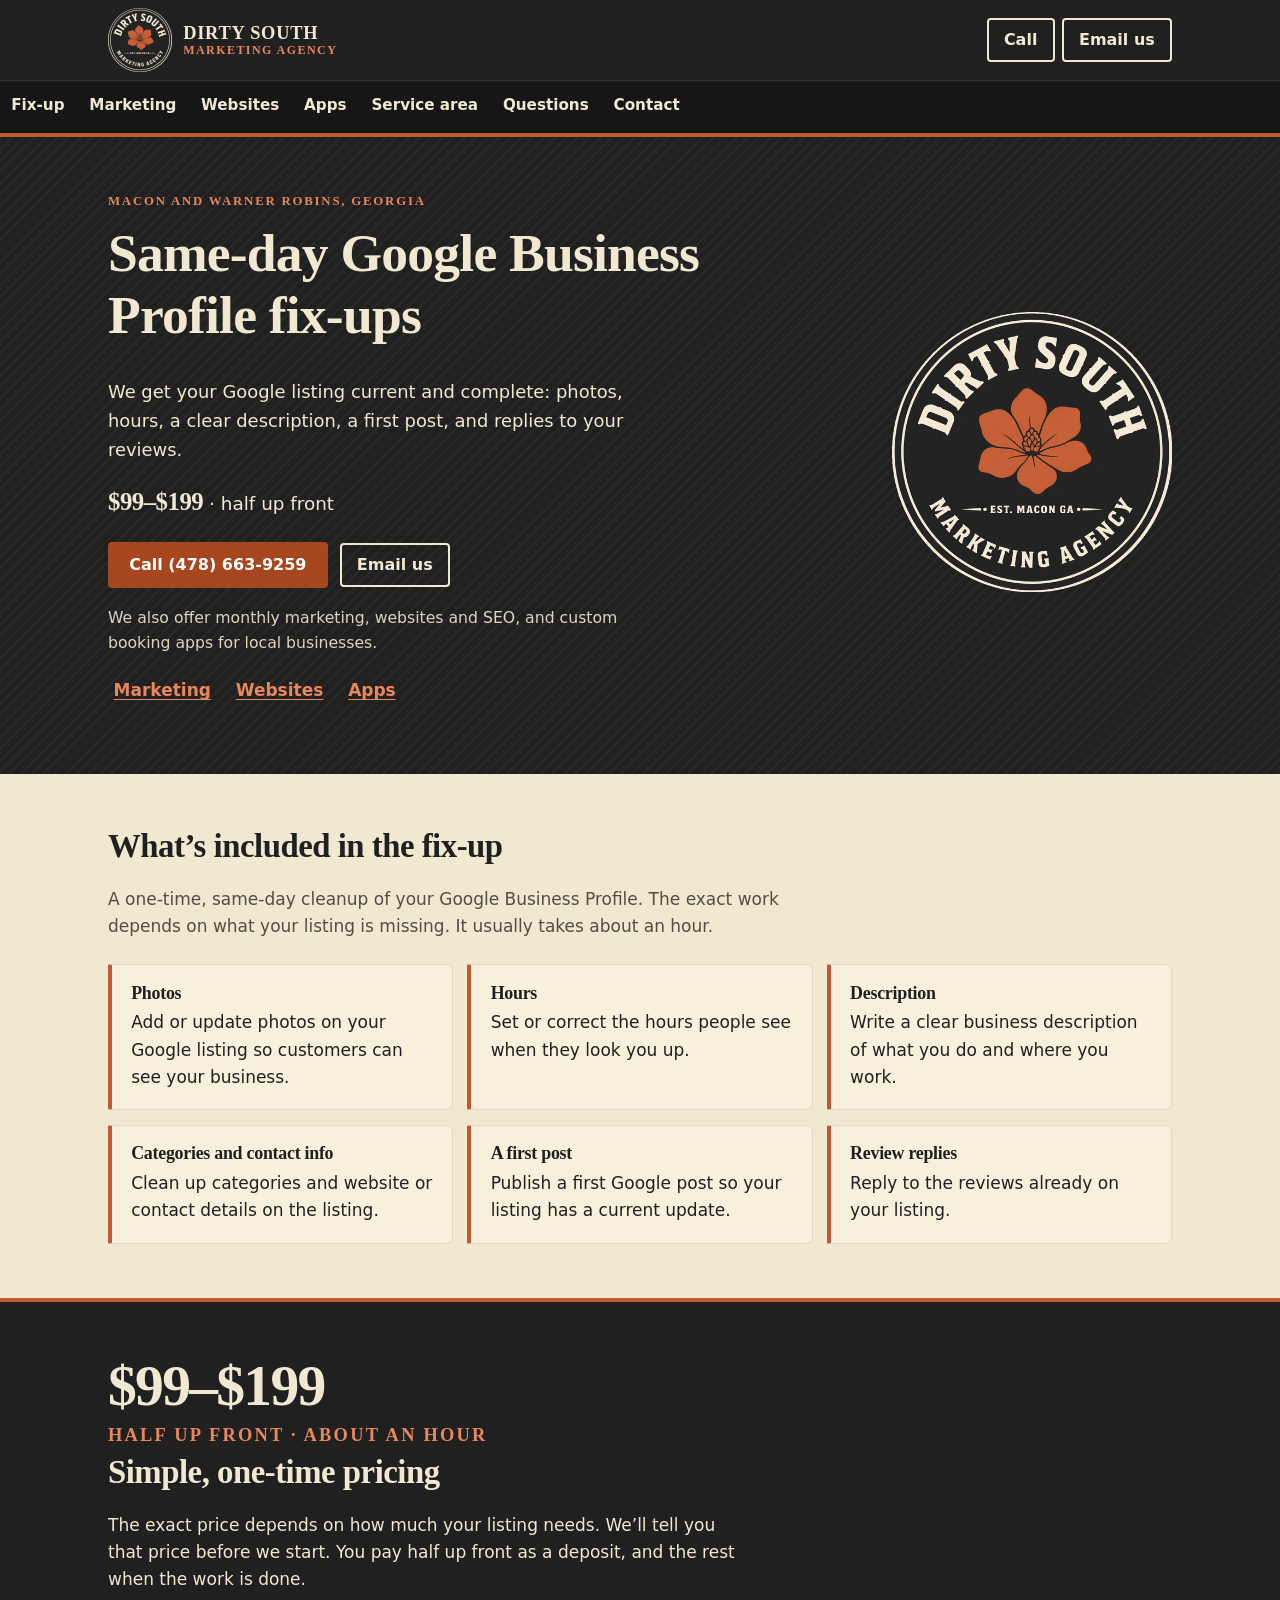
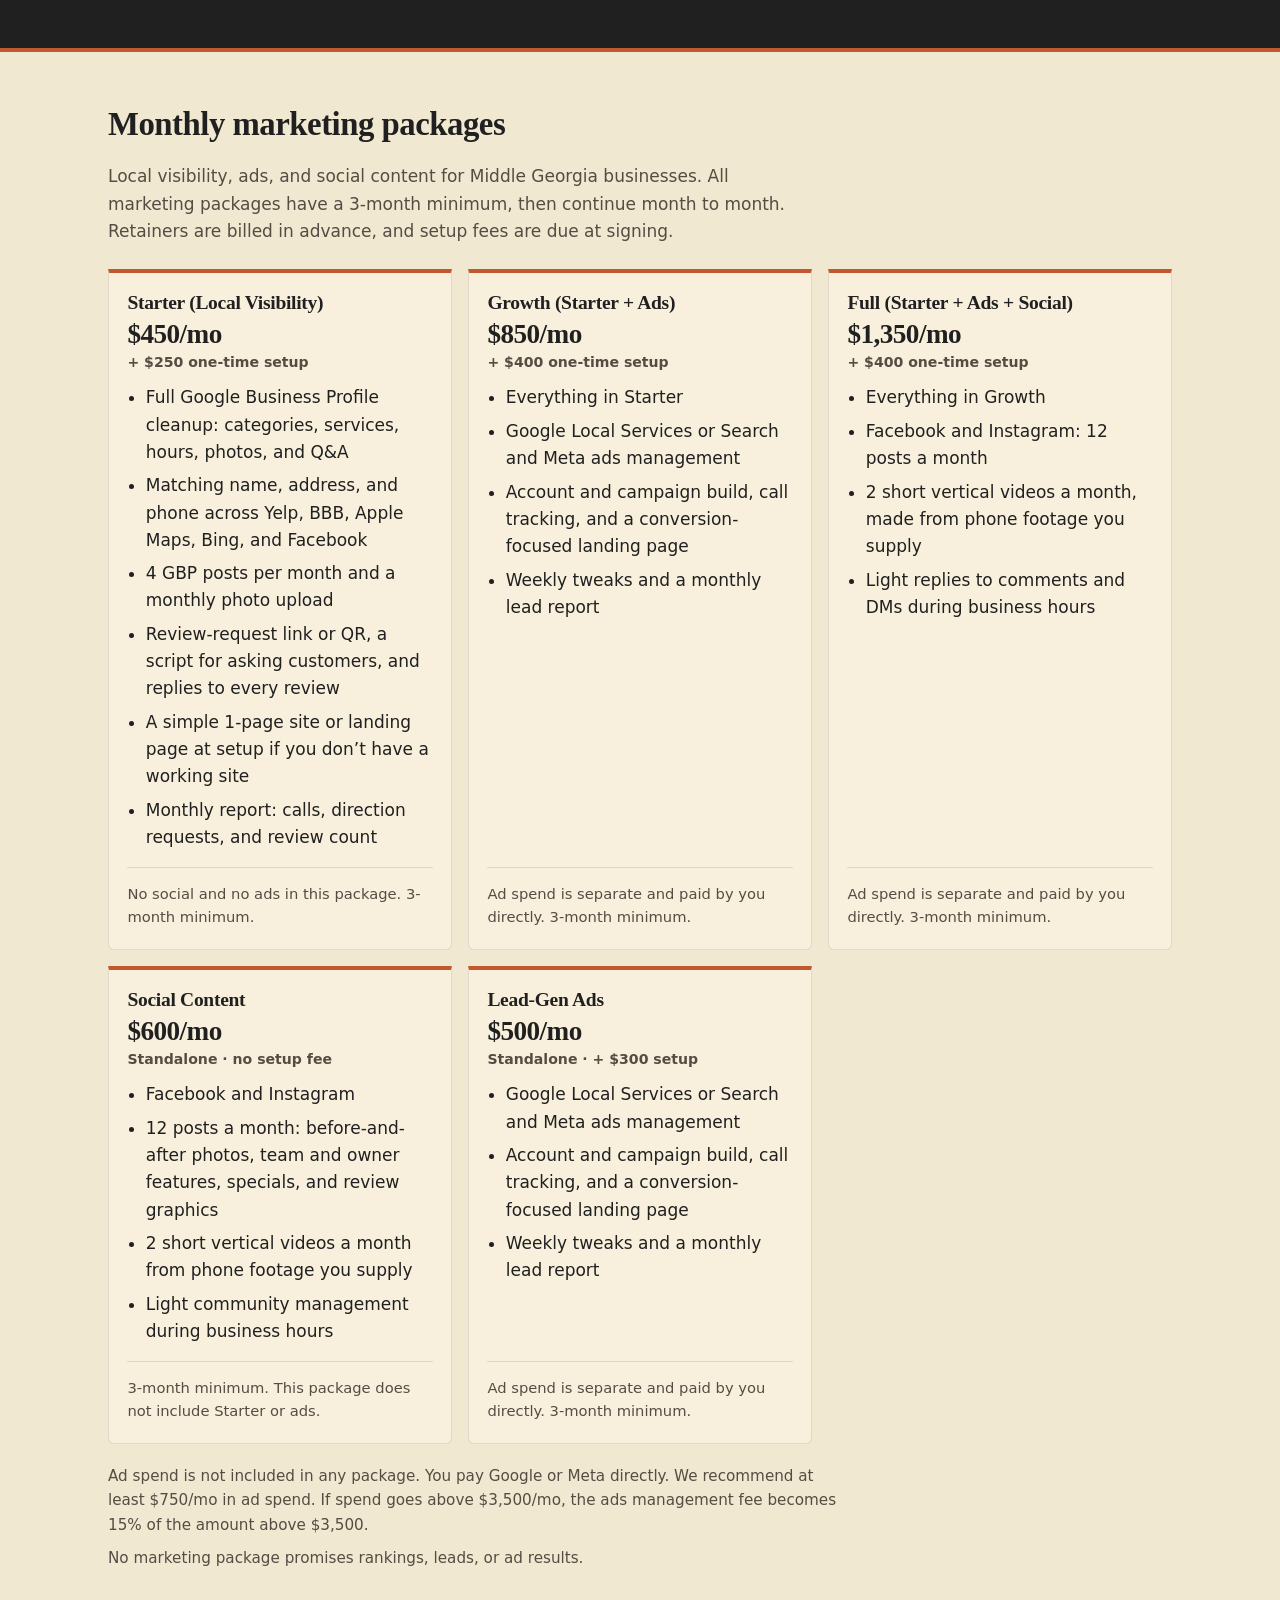
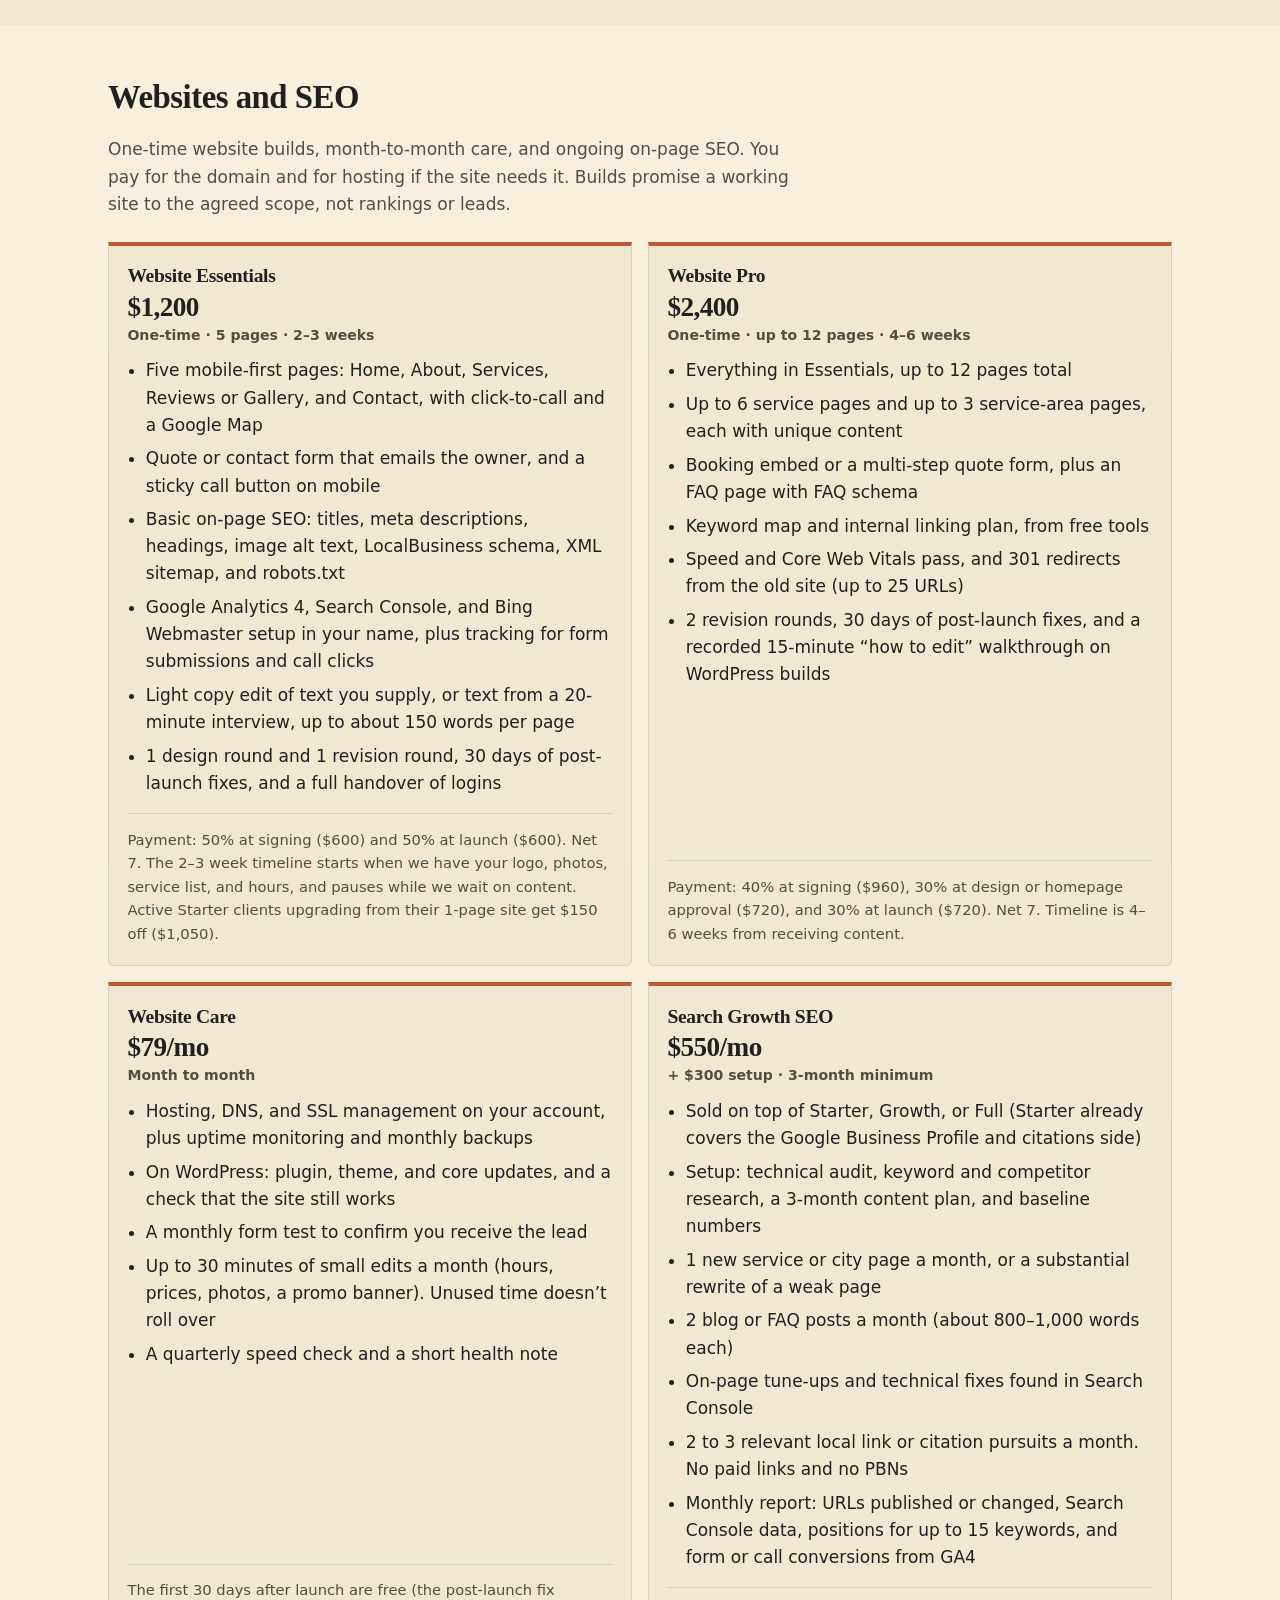
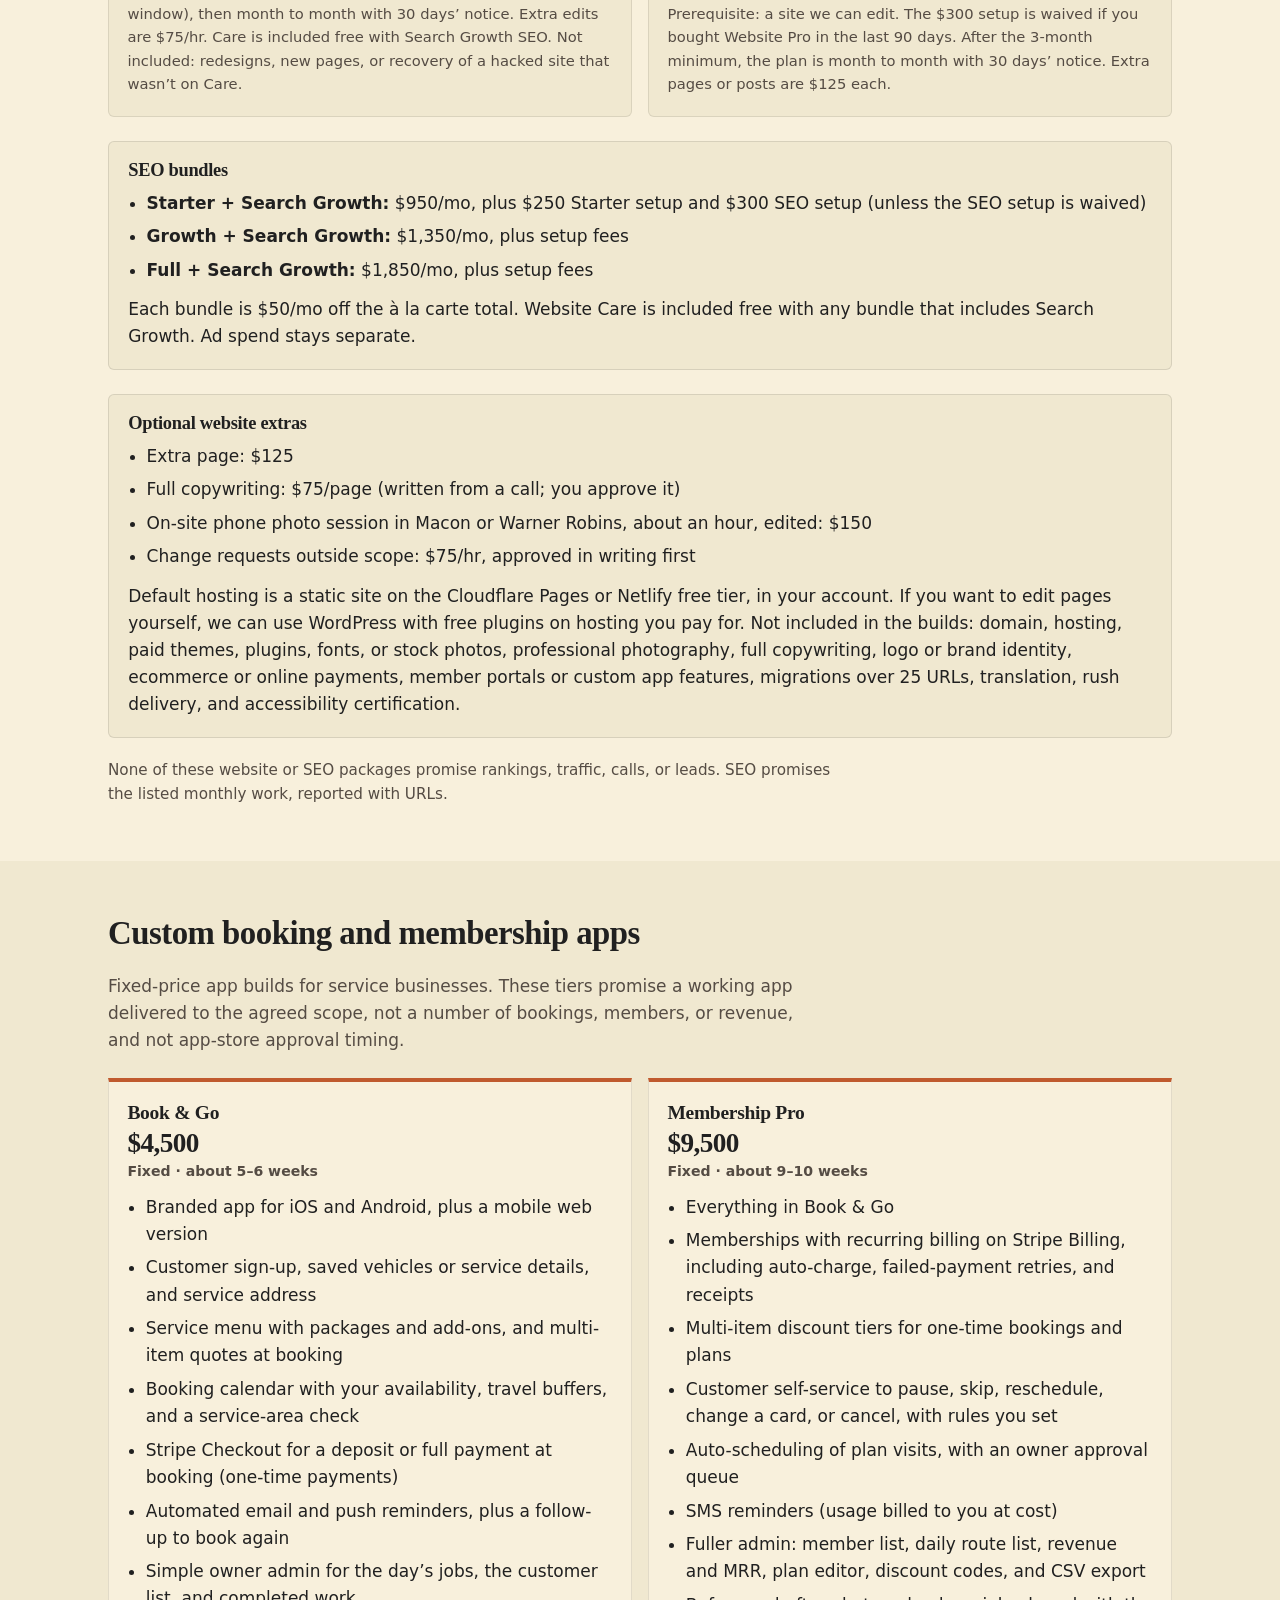
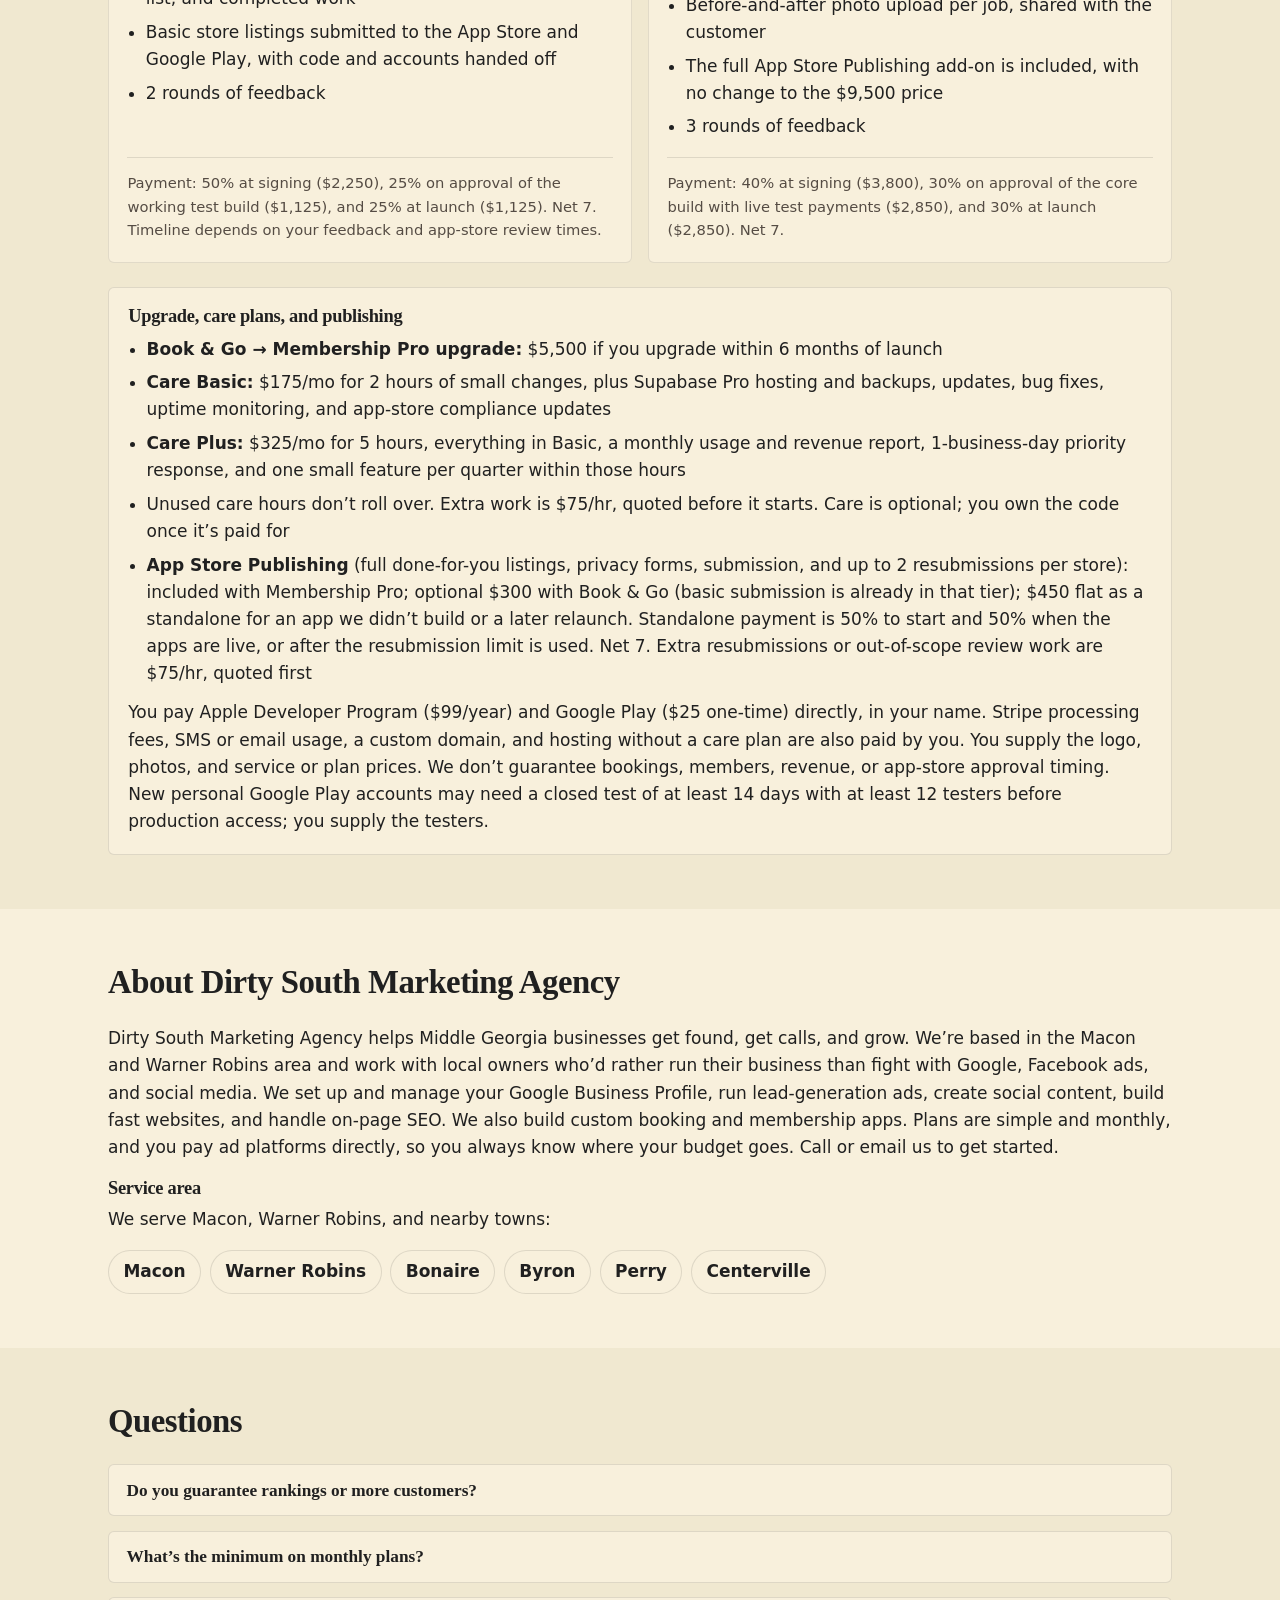
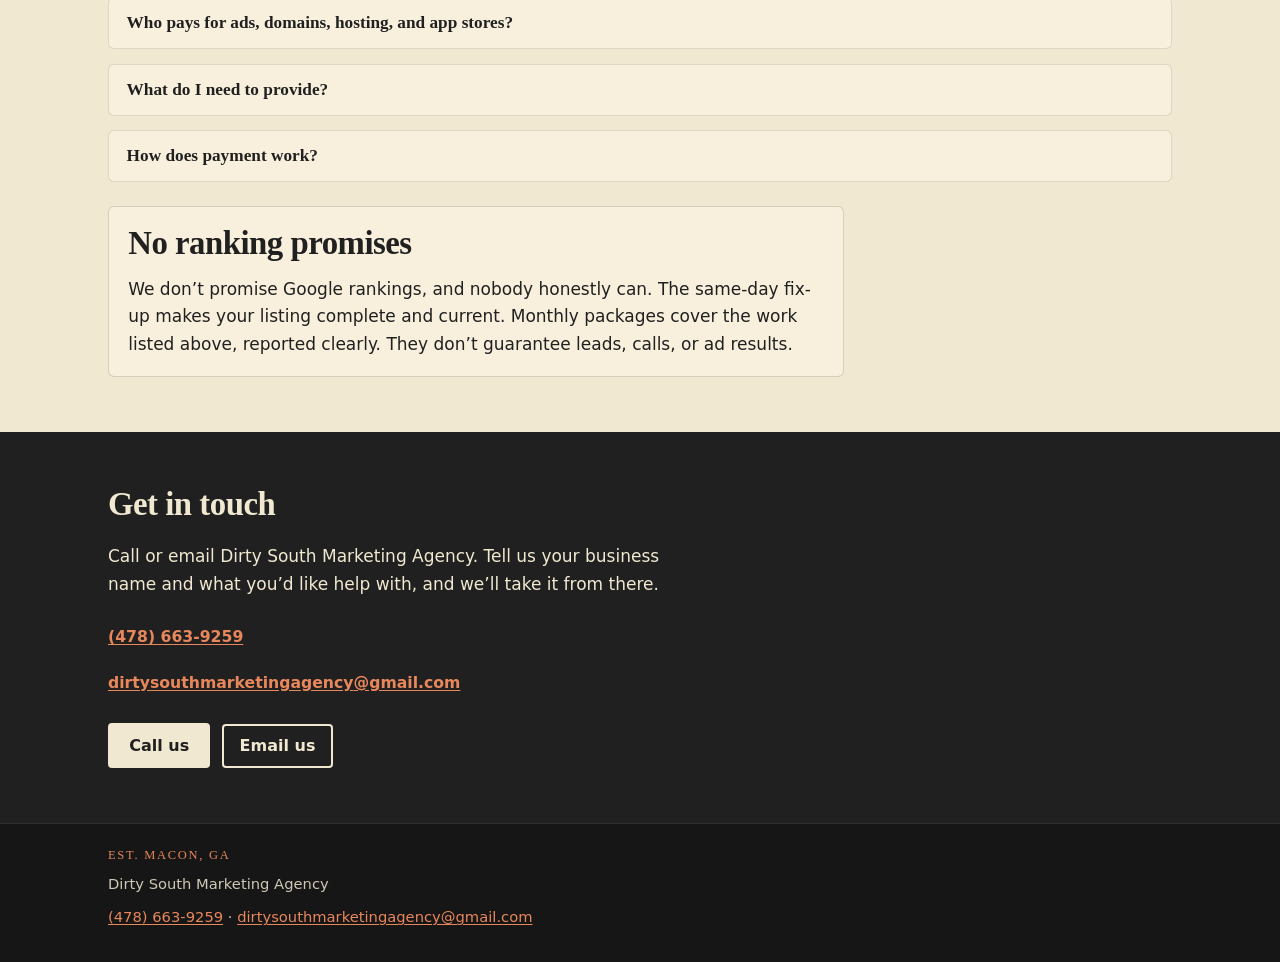
==== index.html @ a6c61e34 "Add Dirty South Marketing Agency one-page site. Static site for dirtysouthagency.com: same-day Googl" ====
<!DOCTYPE html>
<html lang="en">
<head>
  <meta charset="utf-8">
  <meta name="viewport" content="width=device-width, initial-scale=1">
  <title>Dirty South Marketing Agency | Marketing, Websites, and Apps in Macon, GA</title>
  <meta name="description" content="Same-day Google Business Profile fix-ups ($99–$199) plus monthly marketing, websites, SEO, and custom apps for Macon and Warner Robins businesses. No ranking promises.">
  <link rel="canonical" href="https://dirtysouthagency.com/">
  <link rel="icon" href="assets/favicon.ico" sizes="any">
  <link rel="icon" type="image/png" sizes="32x32" href="assets/favicon-32.png">
  <link rel="apple-touch-icon" href="assets/apple-touch-icon.png" sizes="180x180">
  <meta name="theme-color" content="#202020">
  <meta property="og:type" content="website">
  <meta property="og:locale" content="en_US">
  <meta property="og:site_name" content="Dirty South Marketing Agency">
  <meta property="og:title" content="Dirty South Marketing Agency | Marketing, Websites, and Apps in Macon, GA">
  <meta property="og:description" content="Same-day Google Business Profile fix-ups ($99–$199) plus monthly marketing, websites, SEO, and custom apps for Macon and Warner Robins businesses. No ranking promises.">
  <meta property="og:url" content="https://dirtysouthagency.com/">
  <meta property="og:image" content="https://dirtysouthagency.com/assets/og-image.png">
  <meta property="og:image:width" content="1200">
  <meta property="og:image:height" content="630">
  <meta property="og:image:alt" content="Dirty South Marketing Agency circular badge: cream lettering, rust-orange magnolia, Est. Macon GA.">
  <meta name="twitter:card" content="summary_large_image">
  <meta name="twitter:title" content="Dirty South Marketing Agency | Marketing, Websites, and Apps in Macon, GA">
  <meta name="twitter:description" content="Same-day Google Business Profile fix-ups ($99–$199) plus monthly marketing, websites, SEO, and custom apps for Macon and Warner Robins businesses. No ranking promises.">
  <meta name="twitter:image" content="https://dirtysouthagency.com/assets/og-image.png">
  <link rel="stylesheet" href="assets/site.css">
</head>
<body>
  <a class="skip" href="#main">Skip to content</a>
  <header class="site-header">
    <div class="wrap header-inner">
      <a class="brand" href="#main">
        <img src="assets/logo-badge-256.png"
             srcset="assets/logo-badge-256.png 256w, assets/logo-badge.png 512w"
             sizes="64px"
             width="64" height="64"
             alt="Dirty South Marketing Agency">
        <span class="brand-text">Dirty South<span>Marketing Agency</span></span>
      </a>
      <div class="header-actions">
        <a class="btn btn-header" href="tel:+14786639259">Call</a>
        <a class="btn btn-header" href="mailto:dirtysouthmarketingagency@gmail.com?subject=Dirty%20South%20Marketing%20Agency">Email us</a>
      </div>
    </div>
    <nav class="site-nav" aria-label="On this page">
      <ul class="wrap">
        <li><a href="#fix-up">Fix-up</a></li>
        <li><a href="#marketing">Marketing</a></li>
        <li><a href="#websites">Websites</a></li>
        <li><a href="#apps">Apps</a></li>
        <li><a href="#area">Service area</a></li>
        <li><a href="#faq">Questions</a></li>
        <li><a href="#contact">Contact</a></li>
      </ul>
    </nav>
  </header>

  <main id="main">
    <section class="hero" aria-labelledby="hero-title">
      <div class="wrap hero-grid">
        <div>
          <p class="eyebrow">Macon and Warner Robins, Georgia</p>
          <h1 id="hero-title">Same-day Google Business Profile fix-ups</h1>
          <p class="lead">We get your Google listing current and complete: photos, hours, a clear description, a first post, and replies to your reviews.</p>
          <p class="price-line"><strong>$99–$199</strong> · half up front</p>
          <div class="actions">
            <a class="btn btn-primary" href="tel:+14786639259">Call (478) 663-9259</a>
            <a class="btn btn-header" href="mailto:dirtysouthmarketingagency@gmail.com?subject=Google%20Business%20Profile%20fix-up">Email us</a>
          </div>
          <p class="hero-also">We also offer monthly marketing, websites and SEO, and custom booking apps for local businesses.</p>
          <ul class="hero-links">
            <li><a href="#marketing">Marketing</a></li>
            <li><a href="#websites">Websites</a></li>
            <li><a href="#apps">Apps</a></li>
          </ul>
        </div>
        <img class="hero-badge"
             src="assets/logo-badge.png"
             srcset="assets/logo-badge-256.png 256w, assets/logo-badge.png 512w"
             sizes="280px"
             width="280" height="280"
             alt="Dirty South Marketing Agency badge: charcoal circle, cream lettering, rust-orange magnolia, Est. Macon GA.">
      </div>
    </section>

    <section class="section" id="fix-up" aria-labelledby="included-title">
      <div class="wrap">
        <header>
          <h2 id="included-title">What’s included in the fix-up</h2>
          <p>A one-time, same-day cleanup of your Google Business Profile. The exact work depends on what your listing is missing. It usually takes about an hour.</p>
        </header>
        <ul class="includes">
          <li>
            <h3>Photos</h3>
            <p>Add or update photos on your Google listing so customers can see your business.</p>
          </li>
          <li>
            <h3>Hours</h3>
            <p>Set or correct the hours people see when they look you up.</p>
          </li>
          <li>
            <h3>Description</h3>
            <p>Write a clear business description of what you do and where you work.</p>
          </li>
          <li>
            <h3>Categories and contact info</h3>
            <p>Clean up categories and website or contact details on the listing.</p>
          </li>
          <li>
            <h3>A first post</h3>
            <p>Publish a first Google post so your listing has a current update.</p>
          </li>
          <li>
            <h3>Review replies</h3>
            <p>Reply to the reviews already on your listing.</p>
          </li>
        </ul>
      </div>
    </section>

    <section class="band" id="price" aria-labelledby="price-title">
      <div class="wrap">
        <p class="price-display">$99–$199<span>Half up front · about an hour</span></p>
        <h2 id="price-title">Simple, one-time pricing</h2>
        <p>The exact price depends on how much your listing needs. We’ll tell you that price before we start. You pay half up front as a deposit, and the rest when the work is done.</p>
      </div>
    </section>

    <section class="section" id="marketing" aria-labelledby="marketing-title">
      <div class="wrap">
        <header>
          <h2 id="marketing-title">Monthly marketing packages</h2>
          <p>Local visibility, ads, and social content for Middle Georgia businesses. All marketing packages have a 3-month minimum, then continue month to month. Retainers are billed in advance, and setup fees are due at signing.</p>
        </header>
        <div class="pkg-grid three">
          <article class="pkg">
            <h3>Starter (Local Visibility)</h3>
            <p class="pkg-price">$450/mo <small>+ $250 one-time setup</small></p>
            <ul>
              <li>Full Google Business Profile cleanup: categories, services, hours, photos, and Q&amp;A</li>
              <li>Matching name, address, and phone across Yelp, BBB, Apple Maps, Bing, and Facebook</li>
              <li>4 GBP posts per month and a monthly photo upload</li>
              <li>Review-request link or QR, a script for asking customers, and replies to every review</li>
              <li>A simple 1-page site or landing page at setup if you don’t have a working site</li>
              <li>Monthly report: calls, direction requests, and review count</li>
            </ul>
            <div class="terms"><p>No social and no ads in this package. 3-month minimum.</p></div>
          </article>
          <article class="pkg">
            <h3>Growth (Starter + Ads)</h3>
            <p class="pkg-price">$850/mo <small>+ $400 one-time setup</small></p>
            <ul>
              <li>Everything in Starter</li>
              <li>Google Local Services or Search and Meta ads management</li>
              <li>Account and campaign build, call tracking, and a conversion-focused landing page</li>
              <li>Weekly tweaks and a monthly lead report</li>
            </ul>
            <div class="terms"><p>Ad spend is separate and paid by you directly. 3-month minimum.</p></div>
          </article>
          <article class="pkg">
            <h3>Full (Starter + Ads + Social)</h3>
            <p class="pkg-price">$1,350/mo <small>+ $400 one-time setup</small></p>
            <ul>
              <li>Everything in Growth</li>
              <li>Facebook and Instagram: 12 posts a month</li>
              <li>2 short vertical videos a month, made from phone footage you supply</li>
              <li>Light replies to comments and DMs during business hours</li>
            </ul>
            <div class="terms"><p>Ad spend is separate and paid by you directly. 3-month minimum.</p></div>
          </article>
          <article class="pkg">
            <h3>Social Content</h3>
            <p class="pkg-price">$600/mo <small>Standalone · no setup fee</small></p>
            <ul>
              <li>Facebook and Instagram</li>
              <li>12 posts a month: before-and-after photos, team and owner features, specials, and review graphics</li>
              <li>2 short vertical videos a month from phone footage you supply</li>
              <li>Light community management during business hours</li>
            </ul>
            <div class="terms"><p>3-month minimum. This package does not include Starter or ads.</p></div>
          </article>
          <article class="pkg">
            <h3>Lead-Gen Ads</h3>
            <p class="pkg-price">$500/mo <small>Standalone · + $300 setup</small></p>
            <ul>
              <li>Google Local Services or Search and Meta ads management</li>
              <li>Account and campaign build, call tracking, and a conversion-focused landing page</li>
              <li>Weekly tweaks and a monthly lead report</li>
            </ul>
            <div class="terms"><p>Ad spend is separate and paid by you directly. 3-month minimum.</p></div>
          </article>
        </div>
        <div class="fineprint">
          <p>Ad spend is not included in any package. You pay Google or Meta directly. We recommend at least $750/mo in ad spend. If spend goes above $3,500/mo, the ads management fee becomes 15% of the amount above $3,500.</p>
          <p>No marketing package promises rankings, leads, or ad results.</p>
        </div>
      </div>
    </section>

    <section class="section alt" id="websites" aria-labelledby="websites-title">
      <div class="wrap">
        <header>
          <h2 id="websites-title">Websites and SEO</h2>
          <p>One-time website builds, month-to-month care, and ongoing on-page SEO. You pay for the domain and for hosting if the site needs it. Builds promise a working site to the agreed scope, not rankings or leads.</p>
        </header>
        <div class="pkg-grid">
          <article class="pkg">
            <h3>Website Essentials</h3>
            <p class="pkg-price">$1,200 <small>One-time · 5 pages · 2–3 weeks</small></p>
            <ul>
              <li>Five mobile-first pages: Home, About, Services, Reviews or Gallery, and Contact, with click-to-call and a Google Map</li>
              <li>Quote or contact form that emails the owner, and a sticky call button on mobile</li>
              <li>Basic on-page SEO: titles, meta descriptions, headings, image alt text, LocalBusiness schema, XML sitemap, and robots.txt</li>
              <li>Google Analytics 4, Search Console, and Bing Webmaster setup in your name, plus tracking for form submissions and call clicks</li>
              <li>Light copy edit of text you supply, or text from a 20-minute interview, up to about 150 words per page</li>
              <li>1 design round and 1 revision round, 30 days of post-launch fixes, and a full handover of logins</li>
            </ul>
            <div class="terms"><p>Payment: 50% at signing ($600) and 50% at launch ($600). Net 7. The 2–3 week timeline starts when we have your logo, photos, service list, and hours, and pauses while we wait on content. Active Starter clients upgrading from their 1-page site get $150 off ($1,050).</p></div>
          </article>
          <article class="pkg">
            <h3>Website Pro</h3>
            <p class="pkg-price">$2,400 <small>One-time · up to 12 pages · 4–6 weeks</small></p>
            <ul>
              <li>Everything in Essentials, up to 12 pages total</li>
              <li>Up to 6 service pages and up to 3 service-area pages, each with unique content</li>
              <li>Booking embed or a multi-step quote form, plus an FAQ page with FAQ schema</li>
              <li>Keyword map and internal linking plan, from free tools</li>
              <li>Speed and Core Web Vitals pass, and 301 redirects from the old site (up to 25 URLs)</li>
              <li>2 revision rounds, 30 days of post-launch fixes, and a recorded 15-minute “how to edit” walkthrough on WordPress builds</li>
            </ul>
            <div class="terms"><p>Payment: 40% at signing ($960), 30% at design or homepage approval ($720), and 30% at launch ($720). Net 7. Timeline is 4–6 weeks from receiving content.</p></div>
          </article>
          <article class="pkg">
            <h3>Website Care</h3>
            <p class="pkg-price">$79/mo <small>Month to month</small></p>
            <ul>
              <li>Hosting, DNS, and SSL management on your account, plus uptime monitoring and monthly backups</li>
              <li>On WordPress: plugin, theme, and core updates, and a check that the site still works</li>
              <li>A monthly form test to confirm you receive the lead</li>
              <li>Up to 30 minutes of small edits a month (hours, prices, photos, a promo banner). Unused time doesn’t roll over</li>
              <li>A quarterly speed check and a short health note</li>
            </ul>
            <div class="terms"><p>The first 30 days after launch are free (the post-launch fix window), then month to month with 30 days’ notice. Extra edits are $75/hr. Care is included free with Search Growth SEO. Not included: redesigns, new pages, or recovery of a hacked site that wasn’t on Care.</p></div>
          </article>
          <article class="pkg">
            <h3>Search Growth SEO</h3>
            <p class="pkg-price">$550/mo <small>+ $300 setup · 3-month minimum</small></p>
            <ul>
              <li>Sold on top of Starter, Growth, or Full (Starter already covers the Google Business Profile and citations side)</li>
              <li>Setup: technical audit, keyword and competitor research, a 3-month content plan, and baseline numbers</li>
              <li>1 new service or city page a month, or a substantial rewrite of a weak page</li>
              <li>2 blog or FAQ posts a month (about 800–1,000 words each)</li>
              <li>On-page tune-ups and technical fixes found in Search Console</li>
              <li>2 to 3 relevant local link or citation pursuits a month. No paid links and no PBNs</li>
              <li>Monthly report: URLs published or changed, Search Console data, positions for up to 15 keywords, and form or call conversions from GA4</li>
            </ul>
            <div class="terms"><p>Prerequisite: a site we can edit. The $300 setup is waived if you bought Website Pro in the last 90 days. After the 3-month minimum, the plan is month to month with 30 days’ notice. Extra pages or posts are $125 each.</p></div>
          </article>
        </div>
        <div class="extra-box">
          <h3>SEO bundles</h3>
          <ul>
            <li><strong>Starter + Search Growth:</strong> $950/mo, plus $250 Starter setup and $300 SEO setup (unless the SEO setup is waived)</li>
            <li><strong>Growth + Search Growth:</strong> $1,350/mo, plus setup fees</li>
            <li><strong>Full + Search Growth:</strong> $1,850/mo, plus setup fees</li>
          </ul>
          <p style="margin:0.75rem 0 0;">Each bundle is $50/mo off the à la carte total. Website Care is included free with any bundle that includes Search Growth. Ad spend stays separate.</p>
        </div>
        <div class="extra-box">
          <h3>Optional website extras</h3>
          <ul>
            <li>Extra page: $125</li>
            <li>Full copywriting: $75/page (written from a call; you approve it)</li>
            <li>On-site phone photo session in Macon or Warner Robins, about an hour, edited: $150</li>
            <li>Change requests outside scope: $75/hr, approved in writing first</li>
          </ul>
          <p style="margin:0.75rem 0 0;">Default hosting is a static site on the Cloudflare Pages or Netlify free tier, in your account. If you want to edit pages yourself, we can use WordPress with free plugins on hosting you pay for. Not included in the builds: domain, hosting, paid themes, plugins, fonts, or stock photos, professional photography, full copywriting, logo or brand identity, ecommerce or online payments, member portals or custom app features, migrations over 25 URLs, translation, rush delivery, and accessibility certification.</p>
        </div>
        <div class="fineprint">
          <p>None of these website or SEO packages promise rankings, traffic, calls, or leads. SEO promises the listed monthly work, reported with URLs.</p>
        </div>
      </div>
    </section>

    <section class="section" id="apps" aria-labelledby="apps-title">
      <div class="wrap">
        <header>
          <h2 id="apps-title">Custom booking and membership apps</h2>
          <p>Fixed-price app builds for service businesses. These tiers promise a working app delivered to the agreed scope, not a number of bookings, members, or revenue, and not app-store approval timing.</p>
        </header>
        <div class="pkg-grid">
          <article class="pkg">
            <h3>Book &amp; Go</h3>
            <p class="pkg-price">$4,500 <small>Fixed · about 5–6 weeks</small></p>
            <ul>
              <li>Branded app for iOS and Android, plus a mobile web version</li>
              <li>Customer sign-up, saved vehicles or service details, and service address</li>
              <li>Service menu with packages and add-ons, and multi-item quotes at booking</li>
              <li>Booking calendar with your availability, travel buffers, and a service-area check</li>
              <li>Stripe Checkout for a deposit or full payment at booking (one-time payments)</li>
              <li>Automated email and push reminders, plus a follow-up to book again</li>
              <li>Simple owner admin for the day’s jobs, the customer list, and completed work</li>
              <li>Basic store listings submitted to the App Store and Google Play, with code and accounts handed off</li>
              <li>2 rounds of feedback</li>
            </ul>
            <div class="terms"><p>Payment: 50% at signing ($2,250), 25% on approval of the working test build ($1,125), and 25% at launch ($1,125). Net 7. Timeline depends on your feedback and app-store review times.</p></div>
          </article>
          <article class="pkg">
            <h3>Membership Pro</h3>
            <p class="pkg-price">$9,500 <small>Fixed · about 9–10 weeks</small></p>
            <ul>
              <li>Everything in Book &amp; Go</li>
              <li>Memberships with recurring billing on Stripe Billing, including auto-charge, failed-payment retries, and receipts</li>
              <li>Multi-item discount tiers for one-time bookings and plans</li>
              <li>Customer self-service to pause, skip, reschedule, change a card, or cancel, with rules you set</li>
              <li>Auto-scheduling of plan visits, with an owner approval queue</li>
              <li>SMS reminders (usage billed to you at cost)</li>
              <li>Fuller admin: member list, daily route list, revenue and MRR, plan editor, discount codes, and CSV export</li>
              <li>Before-and-after photo upload per job, shared with the customer</li>
              <li>The full App Store Publishing add-on is included, with no change to the $9,500 price</li>
              <li>3 rounds of feedback</li>
            </ul>
            <div class="terms"><p>Payment: 40% at signing ($3,800), 30% on approval of the core build with live test payments ($2,850), and 30% at launch ($2,850). Net 7.</p></div>
          </article>
        </div>
        <div class="extra-box">
          <h3>Upgrade, care plans, and publishing</h3>
          <ul>
            <li><strong>Book &amp; Go → Membership Pro upgrade:</strong> $5,500 if you upgrade within 6 months of launch</li>
            <li><strong>Care Basic:</strong> $175/mo for 2 hours of small changes, plus Supabase Pro hosting and backups, updates, bug fixes, uptime monitoring, and app-store compliance updates</li>
            <li><strong>Care Plus:</strong> $325/mo for 5 hours, everything in Basic, a monthly usage and revenue report, 1-business-day priority response, and one small feature per quarter within those hours</li>
            <li>Unused care hours don’t roll over. Extra work is $75/hr, quoted before it starts. Care is optional; you own the code once it’s paid for</li>
            <li><strong>App Store Publishing</strong> (full done-for-you listings, privacy forms, submission, and up to 2 resubmissions per store): included with Membership Pro; optional $300 with Book &amp; Go (basic submission is already in that tier); $450 flat as a standalone for an app we didn’t build or a later relaunch. Standalone payment is 50% to start and 50% when the apps are live, or after the resubmission limit is used. Net 7. Extra resubmissions or out-of-scope review work are $75/hr, quoted first</li>
          </ul>
          <p style="margin:0.75rem 0 0;">You pay Apple Developer Program ($99/year) and Google Play ($25 one-time) directly, in your name. Stripe processing fees, SMS or email usage, a custom domain, and hosting without a care plan are also paid by you. You supply the logo, photos, and service or plan prices. We don’t guarantee bookings, members, revenue, or app-store approval timing. New personal Google Play accounts may need a closed test of at least 14 days with at least 12 testers before production access; you supply the testers.</p>
        </div>
      </div>
    </section>

    <section class="section alt" id="area" aria-labelledby="about-title">
      <div class="wrap">
        <header>
          <h2 id="about-title">About Dirty South Marketing Agency</h2>
        </header>
        <p>Dirty South Marketing Agency helps Middle Georgia businesses get found, get calls, and grow. We’re based in the Macon and Warner Robins area and work with local owners who’d rather run their business than fight with Google, Facebook ads, and social media. We set up and manage your Google Business Profile, run lead-generation ads, create social content, build fast websites, and handle on-page SEO. We also build custom booking and membership apps. Plans are simple and monthly, and you pay ad platforms directly, so you always know where your budget goes. Call or email us to get started.</p>
        <h3>Service area</h3>
        <p>We serve Macon, Warner Robins, and nearby towns:</p>
        <ul class="towns">
          <li>Macon</li>
          <li>Warner Robins</li>
          <li>Bonaire</li>
          <li>Byron</li>
          <li>Perry</li>
          <li>Centerville</li>
        </ul>
      </div>
    </section>

    <section class="section" id="faq" aria-labelledby="faq-title">
      <div class="wrap">
        <header>
          <h2 id="faq-title">Questions</h2>
        </header>
        <div class="faq">
          <details>
            <summary>Do you guarantee rankings or more customers?</summary>
            <p>No. We don’t promise Google rankings, traffic, calls, leads, ad results, app downloads, or app-store approval timing. Nobody honestly can. We’ll do the work listed in the package and report on it clearly.</p>
          </details>
          <details>
            <summary>What’s the minimum on monthly plans?</summary>
            <p>Marketing packages and Search Growth SEO have a 3-month minimum, then continue month to month. After the minimum, Search Growth SEO and Website Care can be cancelled with 30 days’ notice. Website Care is month to month after the first 30 days of post-launch fixes, which are free.</p>
          </details>
          <details>
            <summary>Who pays for ads, domains, hosting, and app stores?</summary>
            <p>You do, directly. Ad spend is separate from our management fee; we recommend at least $750/mo. You also pay for your domain and for hosting when it isn’t on a free tier. App store fees are Apple Developer Program at $99/year and Google Play at $25 one-time, in your name.</p>
          </details>
          <details>
            <summary>What do I need to provide?</summary>
            <p>For a website: your logo, photos, service list, and hours. The build clock starts when we have that content and pauses while we wait on it. For social videos: phone footage you supply. For an app: your logo, photos, and service or plan prices. For ads: you approve budgets and pay the platforms. We’ll also need timely access to the accounts the work uses.</p>
          </details>
          <details>
            <summary>How does payment work?</summary>
            <p>The same-day Google listing fix-up is $99–$199, with half up front as a deposit and the balance when the work is done. We’ll tell you the exact price before we start. Marketing retainers are billed monthly in advance, and setup fees are due at signing. Website and app invoices are Net 7, on the payment schedule listed on each package.</p>
          </details>
        </div>
        <div class="note">
          <h2>No ranking promises</h2>
          <p>We don’t promise Google rankings, and nobody honestly can. The same-day fix-up makes your listing complete and current. Monthly packages cover the work listed above, reported clearly. They don’t guarantee leads, calls, or ad results.</p>
        </div>
      </div>
    </section>

    <section class="contact" id="contact" aria-labelledby="contact-title">
      <div class="wrap">
        <h2 id="contact-title">Get in touch</h2>
        <p>Call or email Dirty South Marketing Agency. Tell us your business name and what you’d like help with, and we’ll take it from there.</p>
        <div class="contact-lines">
          <a class="email-display" href="tel:+14786639259">(478) 663-9259</a>
          <a class="email-display" href="mailto:dirtysouthmarketingagency@gmail.com?subject=Dirty%20South%20Marketing%20Agency">dirtysouthmarketingagency<wbr>@gmail.com</a>
        </div>
        <div class="actions">
          <a class="btn btn-light" href="tel:+14786639259">Call us</a>
          <a class="btn btn-header" href="mailto:dirtysouthmarketingagency@gmail.com?subject=Dirty%20South%20Marketing%20Agency">Email us</a>
        </div>
      </div>
    </section>
  </main>

  <footer class="site-footer">
    <div class="wrap">
      <p><span class="est">Est. Macon, GA</span> Dirty South Marketing Agency<br>
        <a href="tel:+14786639259">(478) 663-9259</a>
        <span aria-hidden="true"> · </span>
        <a href="mailto:dirtysouthmarketingagency@gmail.com">dirtysouthmarketingagency@gmail.com</a>
      </p>
    </div>
  </footer>
</body>
</html>
---- assets/site.css ----
/* Dirty South Marketing Agency — one-page draft. System fonts only, no trackers. */
:root {
  --charcoal: #202020;
  --charcoal-deep: #161616;
  --cream: #f0e8d0;
  --cream-soft: #f8f0dc;
  --rust: #c05a2e;
  --rust-text: #9e4120;
  --rust-btn: #a8461f;
  --rust-btn-hover: #8a3818;
  --rust-on-dark: #e8875c;
  --ink: #202020;
  --muted: #554c44;
  --white: #ffffff;
  --serif: Georgia, "Palatino Linotype", Palatino, "Times New Roman", serif;
  --sans: system-ui, -apple-system, "Segoe UI", Roboto, "Helvetica Neue", Arial, sans-serif;
  --max: 70rem;
  --pad: 1.15rem;
  --header-h: 4.5rem;
}

*, *::before, *::after { box-sizing: border-box; }
html { -webkit-text-size-adjust: 100%; scroll-behavior: smooth; }
@media (prefers-reduced-motion: reduce) {
  html { scroll-behavior: auto; }
  *, *::before, *::after { animation: none !important; transition: none !important; }
}
body {
  margin: 0;
  font-family: var(--sans);
  font-size: 1.0625rem;
  line-height: 1.6;
  color: var(--ink);
  background: var(--cream);
}
img { max-width: 100%; height: auto; display: block; }
h1, h2, h3 {
  font-family: var(--serif);
  font-weight: 700;
  line-height: 1.15;
  letter-spacing: -0.015em;
  margin: 0 0 0.6em;
  color: var(--ink);
}
h1 { font-size: clamp(1.85rem, 7.2vw, 3.35rem); }
h2 { font-size: clamp(1.45rem, 4vw, 2.05rem); }
h3 { font-size: 1.15rem; margin: 0 0 0.35em; }
p { margin: 0 0 1em; }
p:last-child { margin-bottom: 0; }
a { color: var(--rust-text); text-underline-offset: 0.15em; }
a:hover { text-decoration-thickness: 2px; }
:focus-visible {
  outline: 3px solid var(--rust);
  outline-offset: 3px;
}
.wrap {
  width: min(100%, var(--max));
  margin: 0 auto;
  padding-left: var(--pad);
  padding-right: var(--pad);
}

/* Skip link */
.skip {
  position: absolute;
  left: -999px;
  top: 0;
  z-index: 100;
  background: var(--white);
  color: var(--ink);
  padding: 0.55rem 1rem;
  min-height: 44px;
}
.skip:focus { left: 0.5rem; top: 0.5rem; outline-offset: 2px; }

/* Header */
.site-header {
  position: sticky;
  top: 0;
  z-index: 20;
  background: var(--charcoal);
  color: var(--cream);
  border-bottom: 4px solid var(--rust);
}
.header-inner {
  display: flex;
  align-items: center;
  justify-content: space-between;
  gap: 0.75rem;
  min-height: var(--header-h);
  padding-top: 0.5rem;
  padding-bottom: 0.5rem;
}
.brand {
  display: flex;
  align-items: center;
  gap: 0.7rem;
  min-width: 0;
  flex: 1;
  color: var(--cream);
  text-decoration: none;
}
.brand:hover { text-decoration: none; color: var(--cream); }
.brand img {
  width: 56px;
  height: 56px;
  flex: none;
}
.brand-text {
  font-family: var(--serif);
  font-weight: 700;
  font-size: 0.98rem;
  line-height: 1.15;
  text-transform: uppercase;
  letter-spacing: 0.04em;
  min-width: 0;
}
.brand-text span {
  display: block;
  font-size: 0.68rem;
  letter-spacing: 0.12em;
  color: var(--rust-on-dark);
  font-weight: 700;
}

.site-nav {
  background: var(--charcoal-deep);
  border-top: 1px solid rgba(240,232,208,0.12);
}
.site-nav ul {
  list-style: none;
  display: flex;
  flex-wrap: wrap;
  gap: 0 0.15rem;
  margin: 0;
  padding: 0.15rem 0 0.35rem;
}
.site-nav a {
  display: inline-flex;
  align-items: center;
  min-height: 44px;
  padding: 0.25rem 0.7rem;
  color: var(--cream);
  text-decoration: none;
  font-weight: 600;
  font-size: 0.95rem;
}
.site-nav a:hover { color: var(--rust-on-dark); text-decoration: none; }
.site-nav a:focus-visible { outline-color: var(--rust-on-dark); }

/* Buttons */
.btn {
  display: inline-flex;
  align-items: center;
  justify-content: center;
  min-height: 44px;
  min-width: 44px;
  padding: 0.7rem 1.2rem;
  font-family: var(--sans);
  font-size: 1rem;
  font-weight: 700;
  line-height: 1.2;
  text-decoration: none;
  text-align: center;
  border-radius: 4px;
  border: 2px solid transparent;
  cursor: pointer;
}
.btn:hover { text-decoration: none; }
.btn-primary {
  background: var(--rust-btn);
  color: var(--white);
  border-color: var(--rust-btn);
}
.btn-primary:hover { background: var(--rust-btn-hover); border-color: var(--rust-btn-hover); color: var(--white); }
.btn-primary:focus-visible { outline-color: var(--cream); }
.btn-header {
  flex: none;
  background: transparent;
  color: var(--cream);
  border-color: var(--cream);
  padding: 0.55rem 0.95rem;
}
.btn-header:hover { background: var(--cream); color: var(--charcoal); }
.btn-header:focus-visible { outline-color: var(--rust-on-dark); }
.btn-light {
  background: var(--cream);
  color: var(--charcoal);
  border-color: var(--cream);
}
.btn-light:hover { background: var(--cream-soft); color: var(--charcoal); }
.btn-light:focus-visible { outline-color: var(--rust-on-dark); }

.actions { display: flex; flex-wrap: wrap; gap: 0.75rem; align-items: center; }

/* Hero */
.hero {
  background: var(--charcoal);
  color: var(--cream);
  padding: 2.4rem 0 2.8rem;
  background-image:
    repeating-linear-gradient(135deg, rgba(240,232,208,0.04) 0 2px, transparent 2px 8px);
}
.hero h1, .hero h2, .hero h3 { color: var(--cream); }
.eyebrow {
  font-family: var(--serif);
  font-weight: 700;
  text-transform: uppercase;
  letter-spacing: 0.14em;
  font-size: 0.8rem;
  color: var(--rust-on-dark);
  margin: 0 0 0.7rem;
}
.lead {
  font-size: 1.12rem;
  max-width: 36rem;
  color: var(--cream);
}
.price-line {
  font-size: 1.15rem;
  margin: 1.1rem 0 1.25rem;
  color: var(--cream);
}
.price-line strong {
  font-family: var(--serif);
  font-size: 1.55rem;
  font-weight: 700;
  letter-spacing: -0.02em;
}
.hero-badge {
  display: block;
  width: 11.5rem;
  height: 11.5rem;
  margin: 2rem auto 0;
}
.hero .actions { margin-top: 0.25rem; }
.hero-also {
  margin: 1.1rem 0 0;
  font-size: 0.98rem;
  color: rgba(240,232,208,0.9);
  max-width: 36rem;
}
.hero-also a { color: var(--rust-on-dark); }

/* Sections */
main { display: block; }
.section { padding: 2.75rem 0; }
.section header { margin-bottom: 1.5rem; max-width: 44rem; }
.section header p { color: var(--muted); }
.section.alt { background: var(--cream-soft); }
.section.alt .pkg,
.section.alt .includes li,
.section.alt .note,
.section.alt .extra-box {
  background: var(--cream);
}

.includes {
  list-style: none;
  margin: 0;
  padding: 0;
  display: grid;
  gap: 0.9rem;
}
.includes li {
  background: var(--cream-soft);
  border: 1px solid rgba(32,32,32,0.1);
  border-left: 4px solid var(--rust);
  border-radius: 2px 6px 6px 2px;
  padding: 1.1rem 1.15rem 1.15rem 1.2rem;
  min-width: 0;
}
.includes h3 { font-size: 1.12rem; }

.band {
  background: var(--charcoal);
  color: var(--cream);
  padding: 2.75rem 0;
  border-top: 4px solid var(--rust);
  border-bottom: 4px solid var(--rust);
}
.band h2, .band h3 { color: var(--cream); }
.band p { max-width: 40rem; }
.price-display {
  font-family: var(--serif);
  font-size: clamp(2.4rem, 8vw, 3.6rem);
  font-weight: 700;
  letter-spacing: -0.03em;
  line-height: 1;
  margin: 0 0 0.65rem;
  color: var(--cream);
}
.price-display span {
  display: block;
  font-size: 0.32em;
  letter-spacing: 0.12em;
  text-transform: uppercase;
  color: var(--rust-on-dark);
  margin-top: 0.7rem;
  font-weight: 700;
}

.note {
  margin-top: 1.5rem;
  padding: 1.15rem 1.2rem;
  border: 1px solid rgba(32,32,32,0.16);
  border-radius: 6px;
  background: var(--cream-soft);
  max-width: 46rem;
}
.note h2, .note h3 { margin-bottom: 0.4em; }
.note p { color: var(--ink); }

/* Package cards */
.pkg-grid {
  display: grid;
  gap: 1rem;
  grid-template-columns: 1fr;
}
.pkg {
  background: var(--cream-soft);
  border: 1px solid rgba(32,32,32,0.1);
  border-top: 4px solid var(--rust);
  border-radius: 0 0 6px 6px;
  padding: 1.2rem 1.15rem 1.25rem;
  display: flex;
  flex-direction: column;
  min-width: 0;
}
.pkg h3 { margin-bottom: 0.2em; font-size: 1.22rem; }
.pkg .pkg-price {
  font-family: var(--serif);
  font-size: clamp(1.35rem, 4vw, 1.7rem);
  font-weight: 700;
  letter-spacing: -0.02em;
  line-height: 1.15;
  margin: 0 0 0.35rem;
}
.pkg .pkg-price small {
  display: block;
  margin-top: 0.25rem;
  font-family: var(--sans);
  font-size: 0.88rem;
  font-weight: 600;
  color: var(--muted);
  letter-spacing: 0;
}
.pkg ul {
  margin: 0.55rem 0 0;
  padding: 0 0 0 1.15rem;
  flex: 1;
}
.pkg li { margin: 0 0 0.4rem; }
.pkg li:last-child { margin-bottom: 0; }
.pkg .terms {
  margin-top: 1rem;
  padding-top: 0.85rem;
  border-top: 1px solid rgba(32,32,32,0.12);
  font-size: 0.92rem;
  color: var(--muted);
}
.pkg .terms p { margin: 0; }
.fineprint {
  margin-top: 1.25rem;
  font-size: 0.95rem;
  color: var(--muted);
  max-width: 46rem;
}
.fineprint p { margin: 0 0 0.6em; }
.fineprint p:last-child { margin-bottom: 0; }

.extra-box {
  margin-top: 1.5rem;
  padding: 1.15rem 1.2rem;
  border: 1px solid rgba(32,32,32,0.12);
  border-radius: 6px;
  background: var(--cream-soft);
}
.extra-box h3 { margin-bottom: 0.45em; }
.extra-box ul { margin: 0; padding: 0 0 0 1.15rem; }
.extra-box li { margin: 0 0 0.4rem; }
.extra-box li:last-child { margin-bottom: 0; }

.towns {
  list-style: none;
  margin: 0;
  padding: 0;
  display: flex;
  flex-wrap: wrap;
  gap: 0.55rem;
}
.towns li {
  background: var(--cream-soft);
  border: 1px solid rgba(32,32,32,0.12);
  border-radius: 999px;
  padding: 0.45rem 0.9rem;
  font-weight: 600;
  min-height: 44px;
  display: inline-flex;
  align-items: center;
}

.faq { display: grid; gap: 0.9rem; }
.faq details {
  background: var(--cream-soft);
  border: 1px solid rgba(32,32,32,0.12);
  border-radius: 6px;
  padding: 0.15rem 1.1rem 0.15rem;
}
.faq summary {
  cursor: pointer;
  font-weight: 700;
  font-family: var(--serif);
  font-size: 1.08rem;
  min-height: 44px;
  display: flex;
  align-items: center;
  list-style-position: outside;
  padding: 0.55rem 0;
}
.faq summary::-webkit-details-marker { color: var(--rust-text); }
.faq details p { padding: 0 0 0.9rem; color: var(--ink); }

.contact {
  background: var(--charcoal);
  color: var(--cream);
  padding: 2.9rem 0 3.1rem;
}
.contact h2 { color: var(--cream); }
.contact p { max-width: 36rem; }
.email-display {
  display: inline-flex;
  align-items: center;
  min-height: 44px;
  max-width: 100%;
  color: var(--rust-on-dark);
  font-weight: 700;
  overflow-wrap: break-word;
  word-break: normal;
  margin: 0.4rem 0 1.2rem;
  font-size: 0.98rem;
}
.email-display:hover { color: var(--cream); }
.contact .btn { margin-top: 0.15rem; }

.site-footer {
  background: var(--charcoal-deep);
  color: var(--cream);
  padding: 1.4rem 0;
  font-size: 0.92rem;
  border-top: 1px solid rgba(240,232,208,0.12);
}
.site-footer p { margin: 0; color: rgba(240,232,208,0.85); }
.site-footer a { color: var(--rust-on-dark); }
.est {
  display: block;
  font-family: var(--serif);
  letter-spacing: 0.14em;
  text-transform: uppercase;
  font-size: 0.78rem;
  color: var(--rust-on-dark);
  margin-bottom: 0.35rem;
}

@media (min-width: 40rem) {
  :root { --pad: 1.75rem; }
  .brand img { width: 64px; height: 64px; }
  .brand-text { font-size: 1.15rem; }
  .brand-text span { font-size: 0.75rem; }
  .includes { grid-template-columns: 1fr 1fr; }
  .pkg-grid { grid-template-columns: repeat(2, minmax(0, 1fr)); }
}

@media (min-width: 60rem) {
  .hero { padding: 3.4rem 0 3.8rem; }
  .hero-grid {
    display: grid;
    grid-template-columns: 1fr auto;
    align-items: center;
    gap: 3rem;
  }
  .hero-badge {
    display: block;
    width: 17.5rem;
    height: 17.5rem;
    margin: 0;
    flex: none;
  }
  .includes { grid-template-columns: repeat(3, minmax(0, 1fr)); }
  .pkg-grid.three { grid-template-columns: repeat(3, minmax(0, 1fr)); }
  .section { padding: 3.4rem 0; }
  .band, .contact { padding: 3.4rem 0; }
}

.hero-links {
  list-style: none;
  display: flex;
  flex-wrap: wrap;
  gap: 0.25rem 0.85rem;
  margin: 0.85rem 0 0;
  padding: 0;
}
.hero-links a {
  display: inline-flex;
  align-items: center;
  min-height: 44px;
  min-width: 44px;
  padding: 0 0.35rem;
  justify-content: center;
  color: var(--rust-on-dark);
  font-weight: 700;
  text-decoration: underline;
  text-underline-offset: 0.15em;
}
.hero-links a:hover { color: var(--cream); }

/* Keep in-page anchors clear of the sticky header */
#main, #fix-up, #price, #marketing, #websites, #apps, #area, #faq, #contact {
  scroll-margin-top: 10.5rem;
}
@media (min-width: 40rem) {
  #main, #fix-up, #price, #marketing, #websites, #apps, #area, #faq, #contact {
    scroll-margin-top: 8.25rem;
  }
}

.header-actions {
  display: flex;
  flex-wrap: wrap;
  gap: 0.45rem;
  flex: none;
  justify-content: flex-end;
}
.header-inner { flex-wrap: wrap; }
.contact-lines {
  display: flex;
  flex-direction: column;
  align-items: flex-start;
  gap: 0.1rem;
  margin: 0.2rem 0 1rem;
}
.contact-lines .email-display { margin: 0; }
.site-footer a {
  display: inline-flex;
  align-items: center;
  min-height: 44px;
  overflow-wrap: anywhere;
}
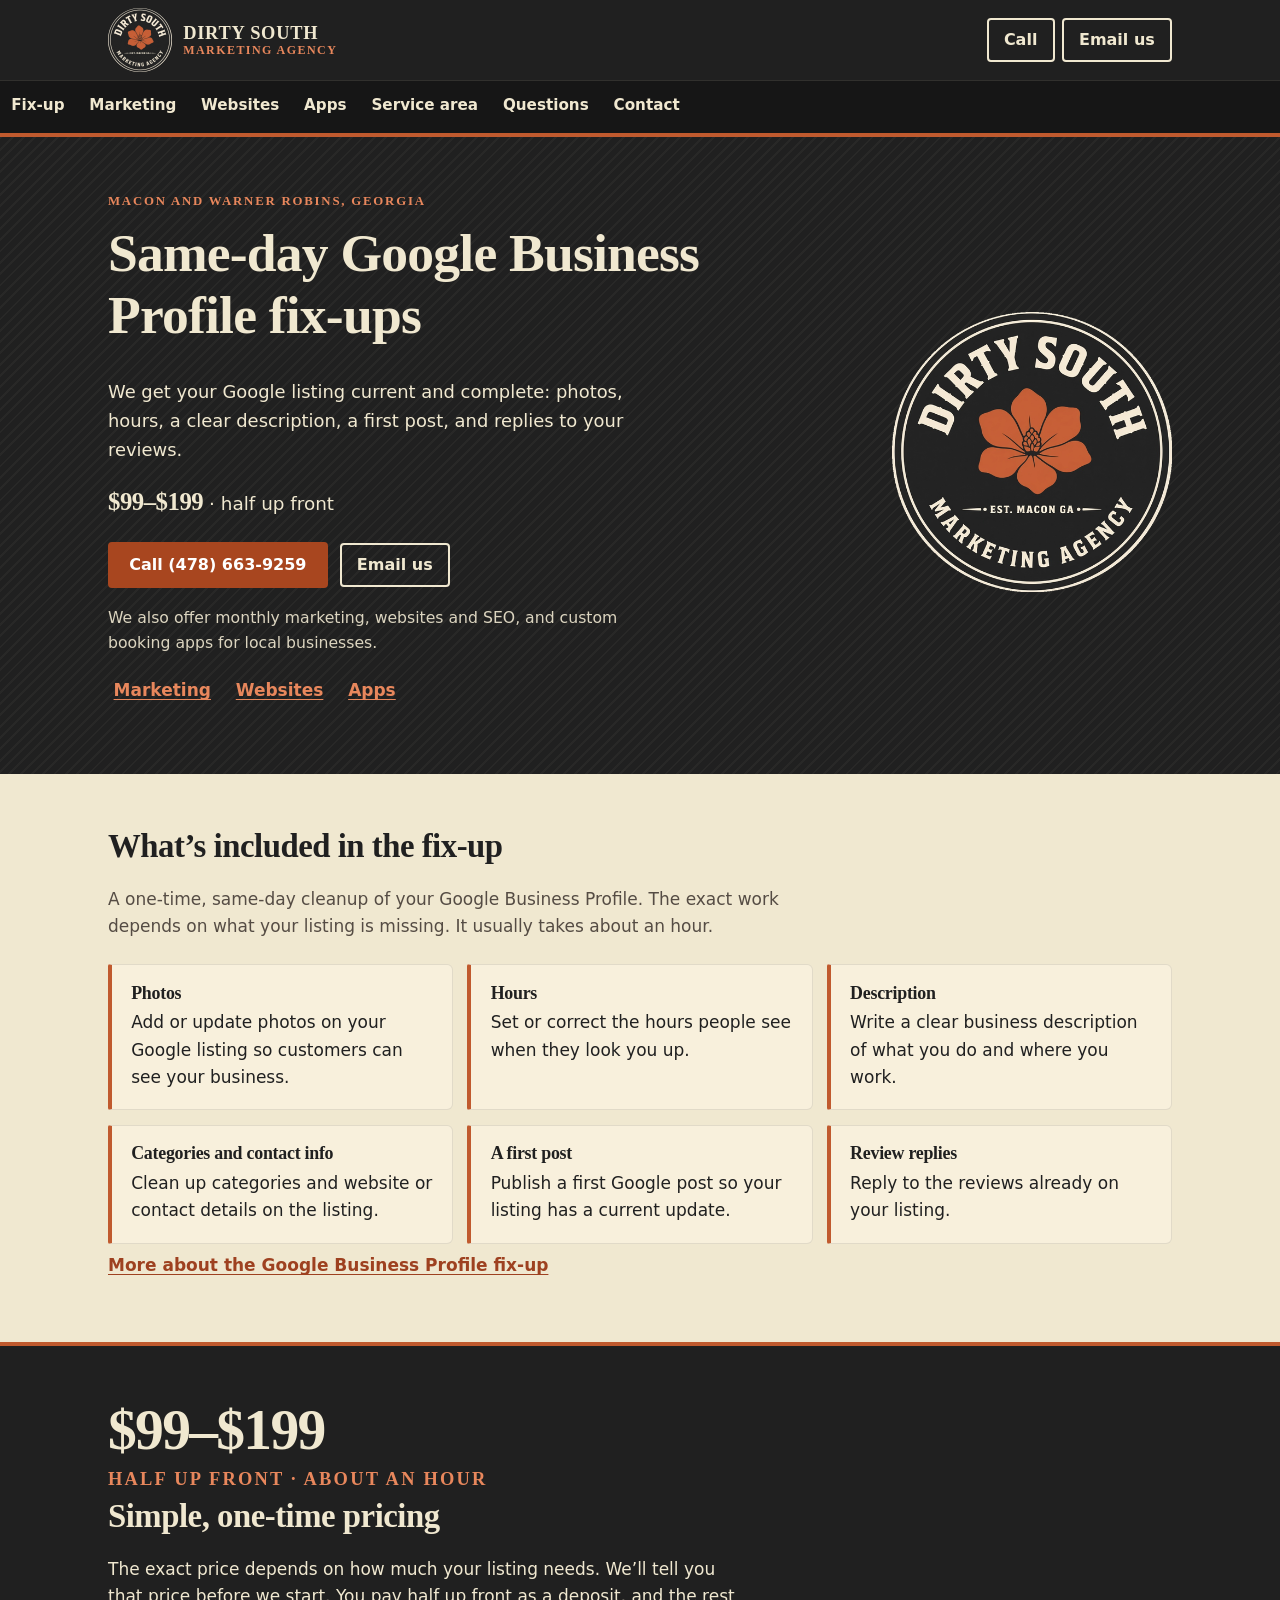
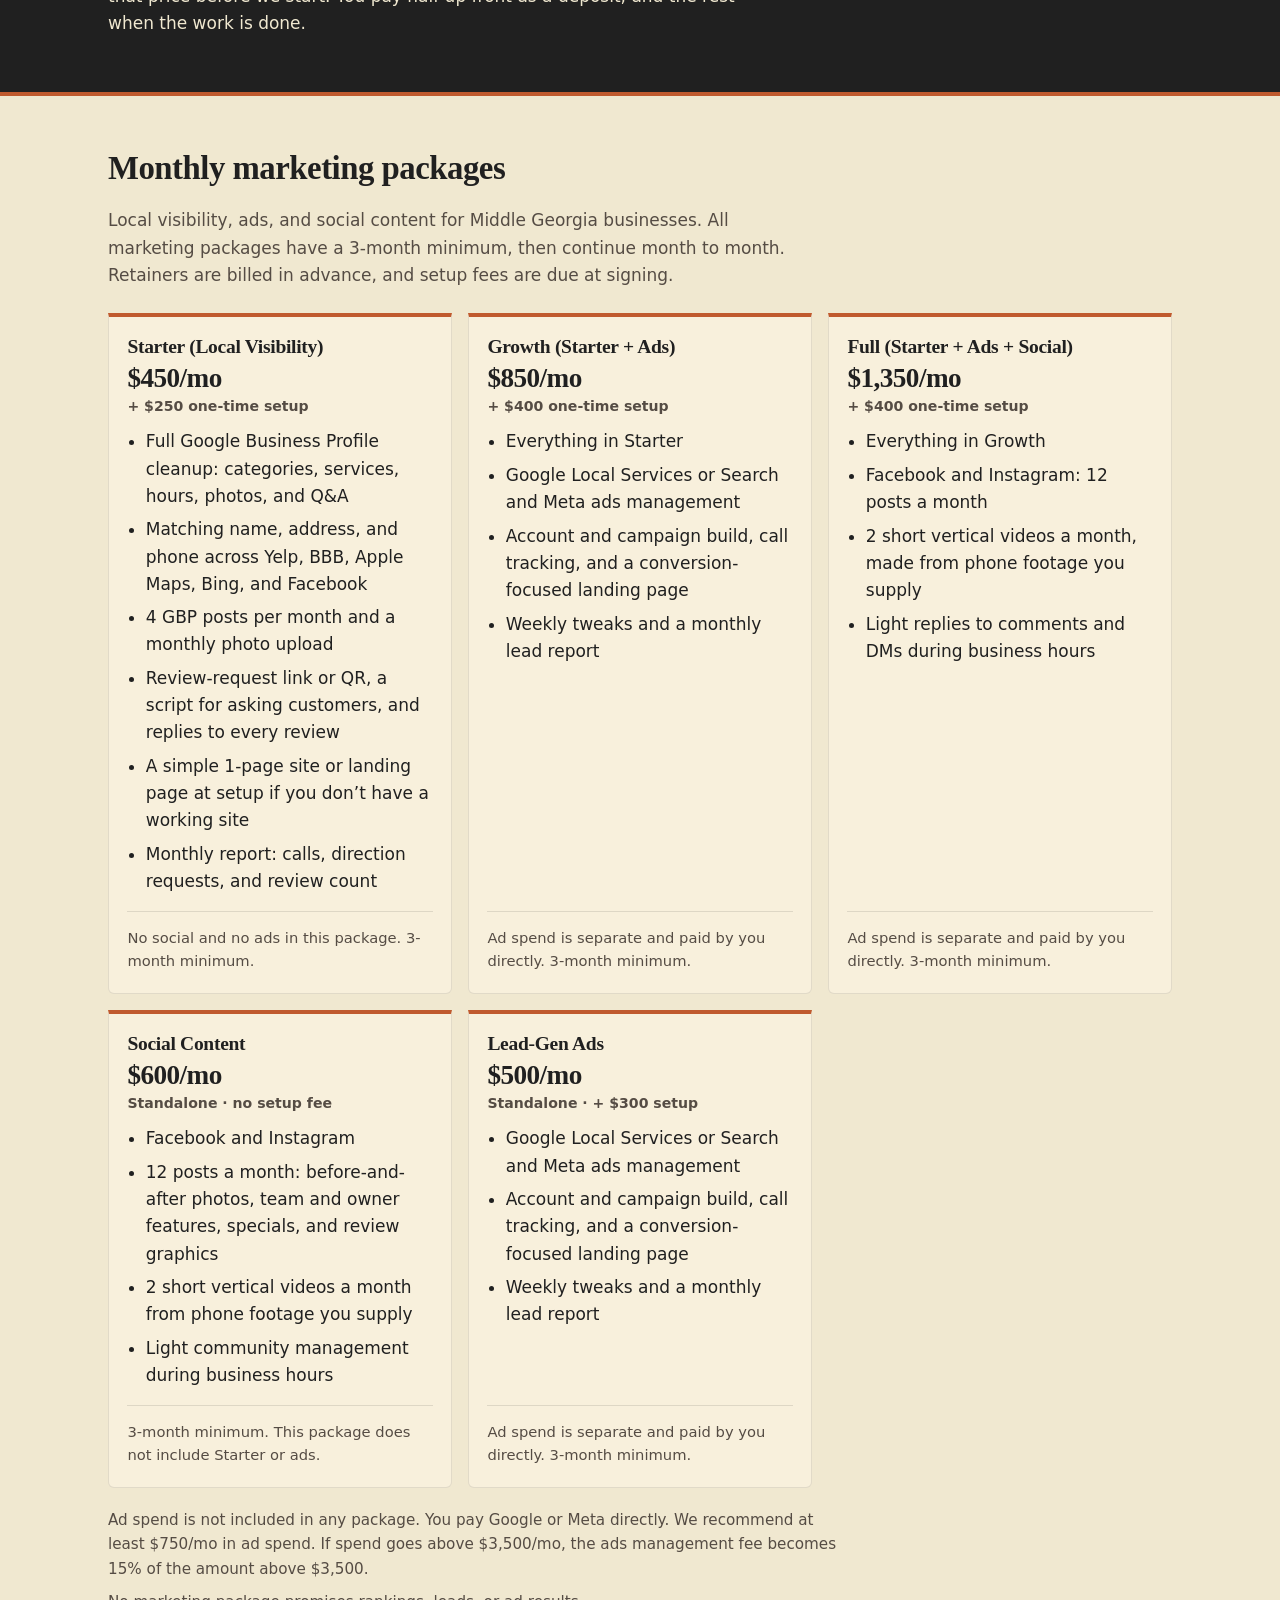
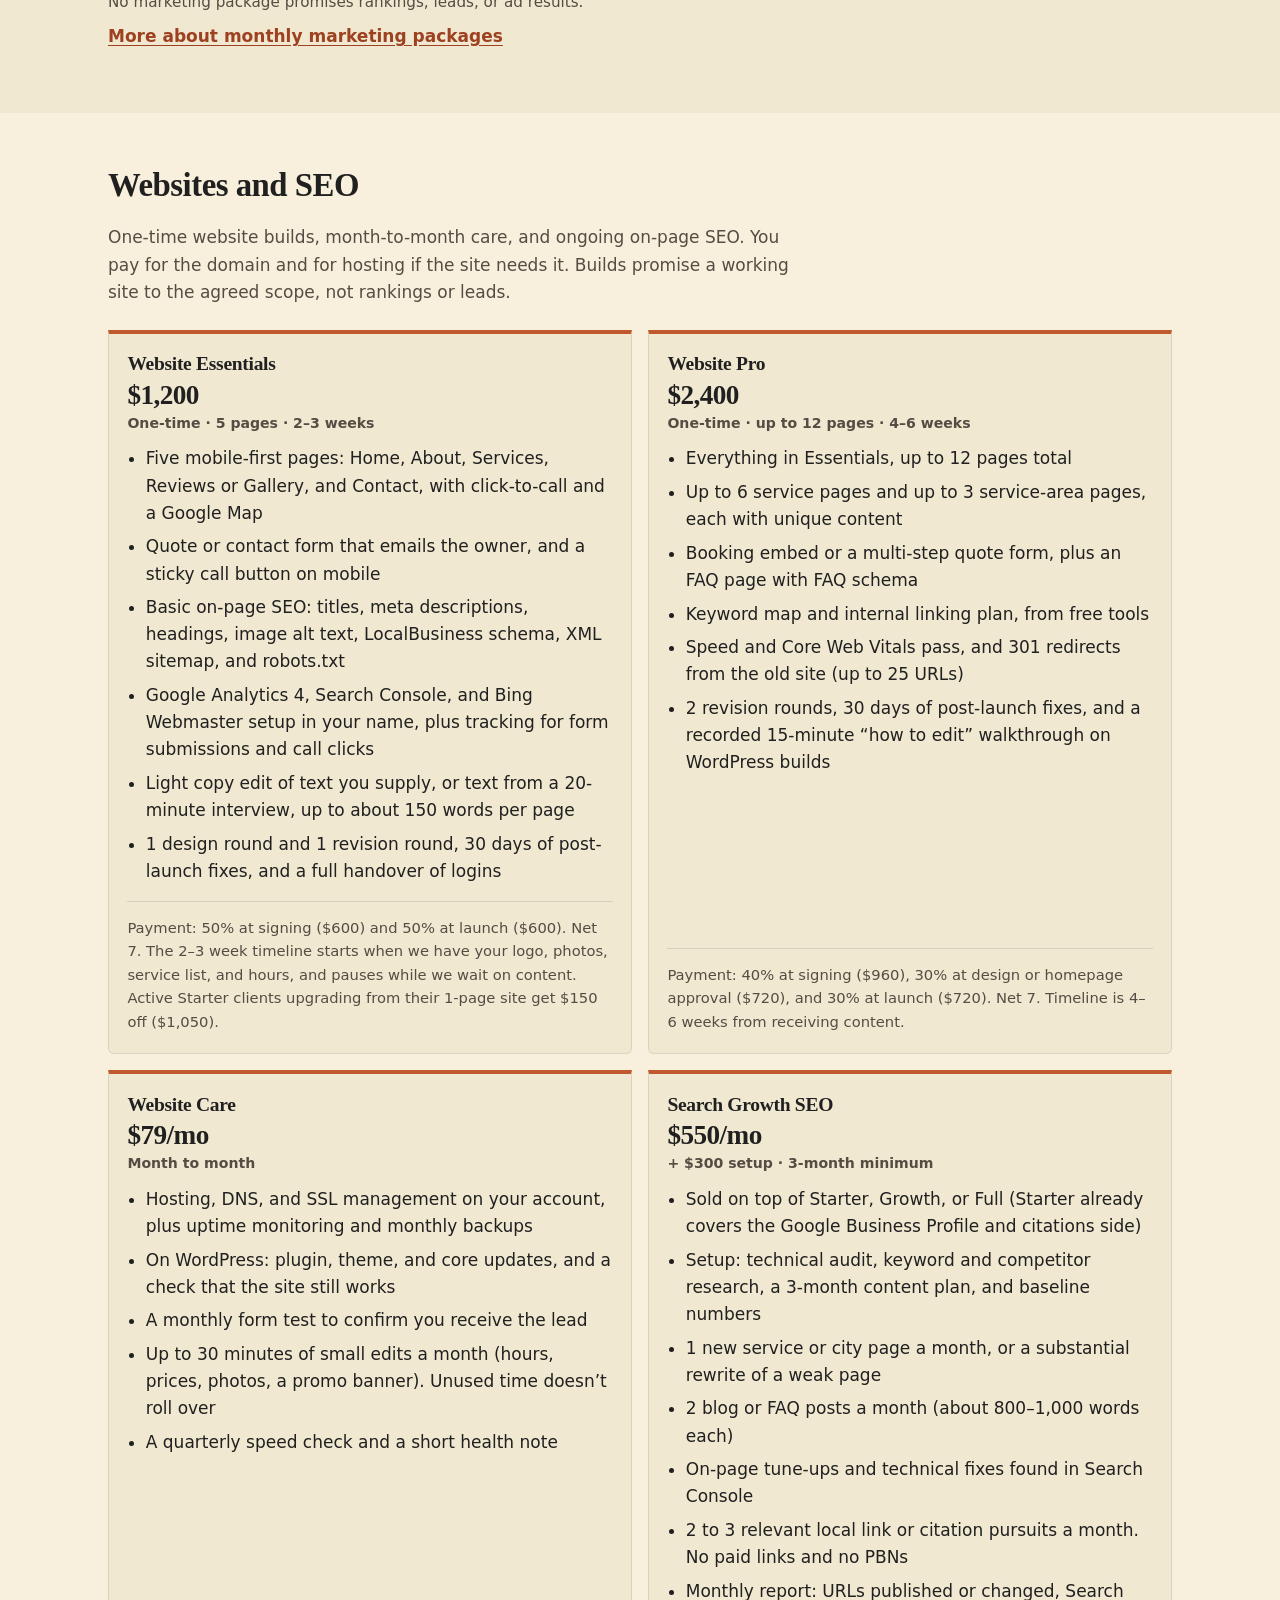
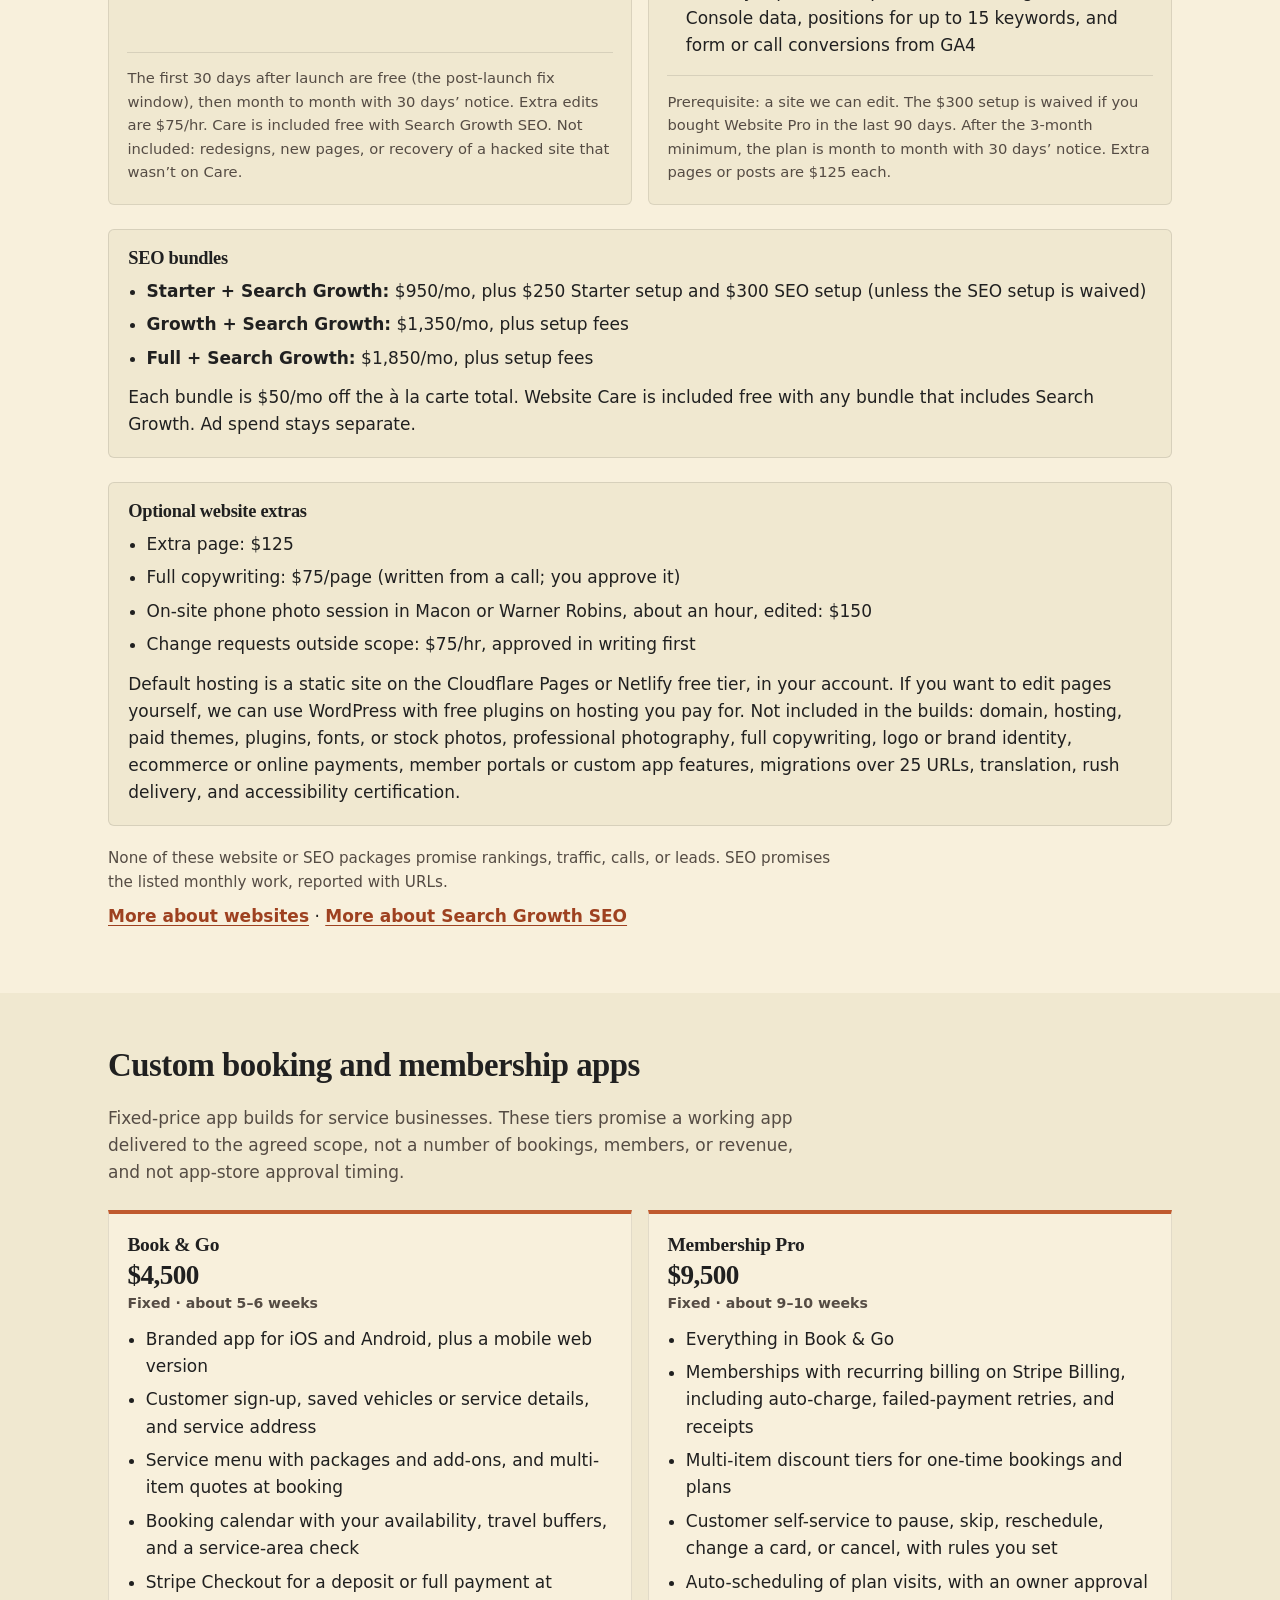
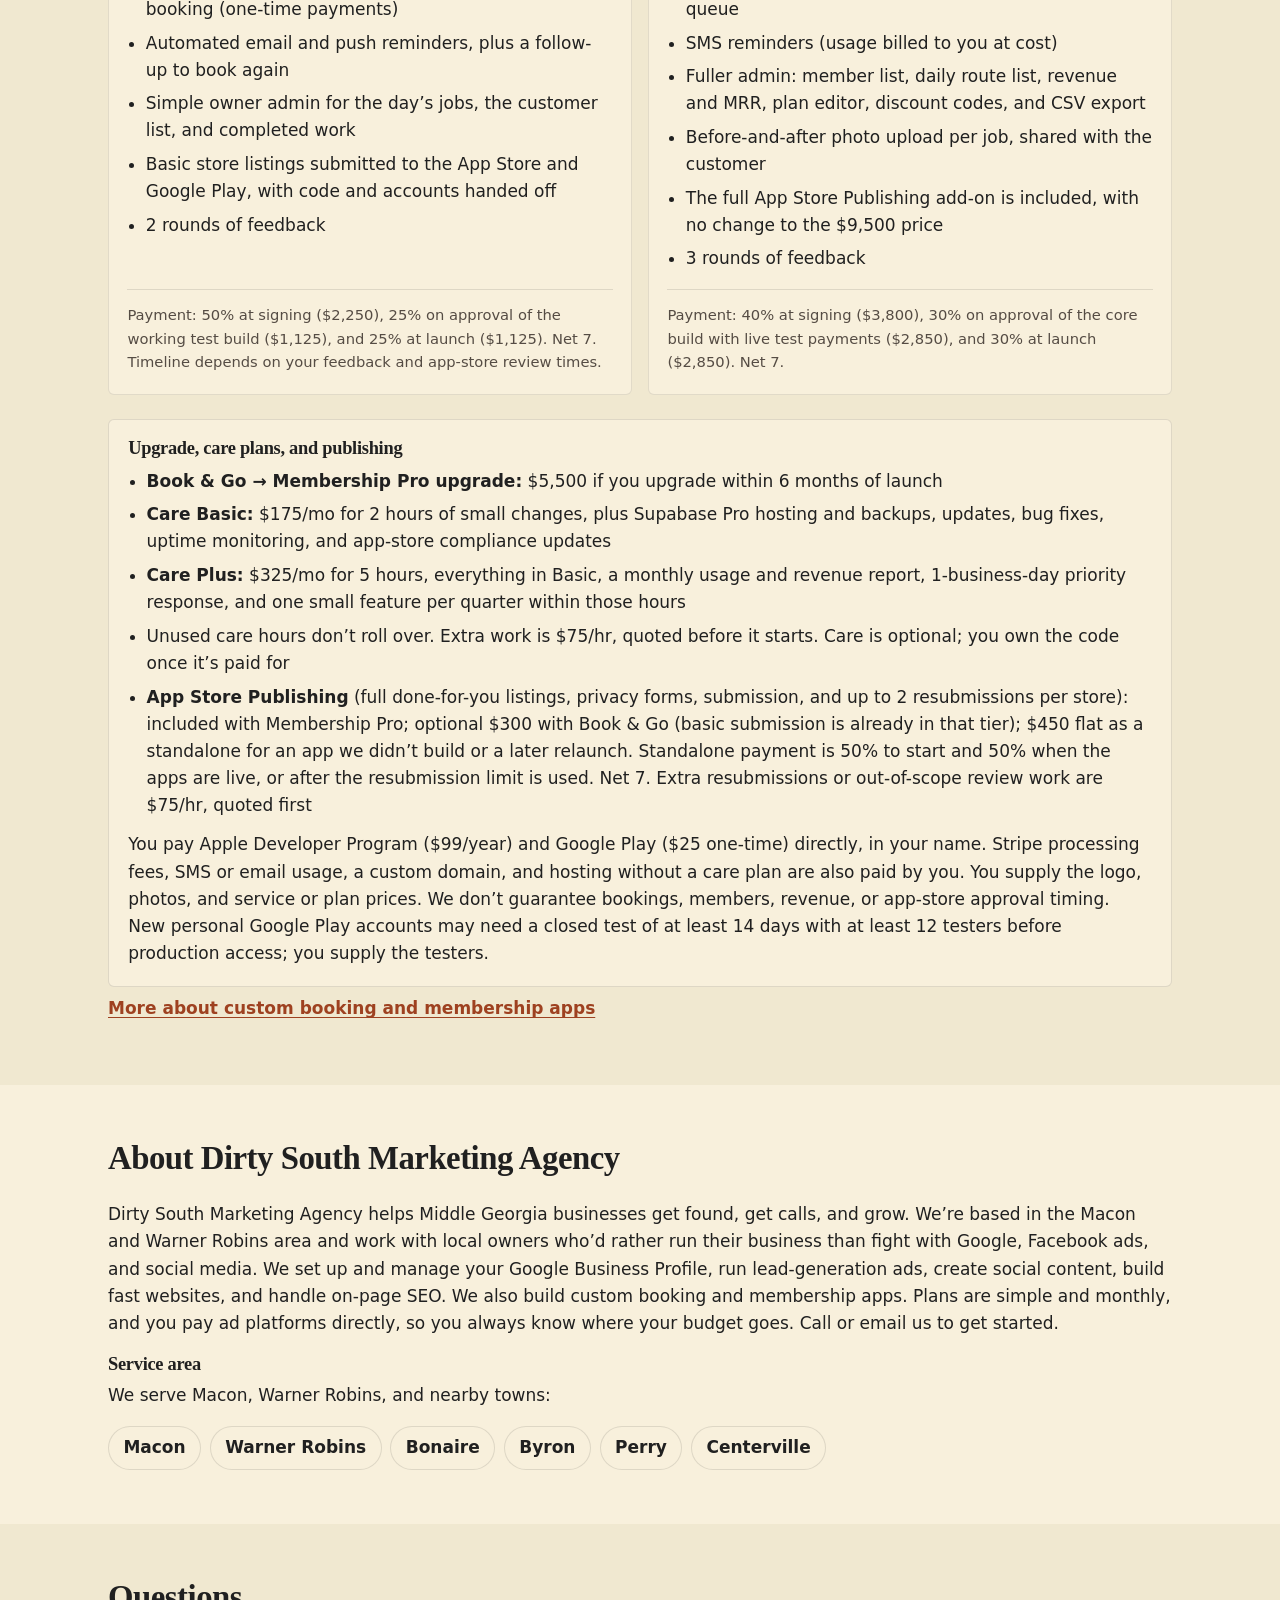
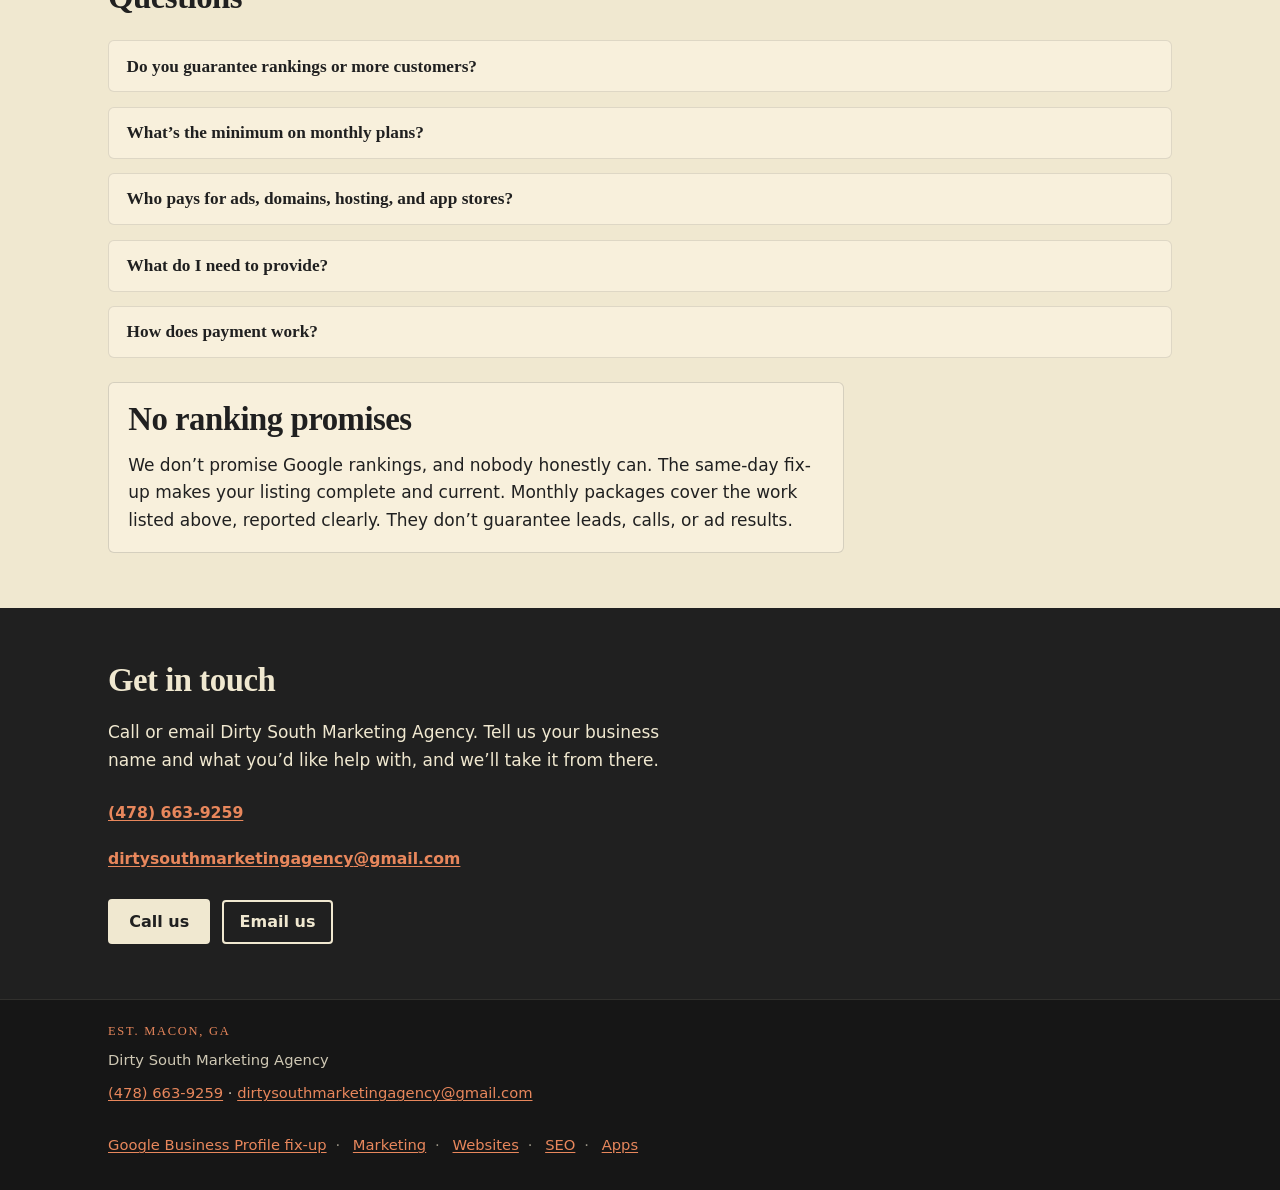
==== commit 8c197f36: "Add schema, robots, sitemap, llms.txt, and service pages. Prepare the site for search and AI crawler" ====
--- a/index.html
+++ b/index.html
@@ -25,6 +25,329 @@
   <meta name="twitter:description" content="Same-day Google Business Profile fix-ups ($99–$199) plus monthly marketing, websites, SEO, and custom apps for Macon and Warner Robins businesses. No ranking promises.">
   <meta name="twitter:image" content="https://dirtysouthagency.com/assets/og-image.png">
   <link rel="stylesheet" href="assets/site.css">
+  <script type="application/ld+json">
+{
+  "@context": "https://schema.org",
+  "@graph": [
+    {
+      "@type": [
+        "LocalBusiness",
+        "ProfessionalService"
+      ],
+      "@id": "https://dirtysouthagency.com/#business",
+      "name": "Dirty South Marketing Agency",
+      "url": "https://dirtysouthagency.com/",
+      "image": "https://dirtysouthagency.com/assets/og-image.png",
+      "logo": {
+        "@type": "ImageObject",
+        "url": "https://dirtysouthagency.com/assets/logo-badge.png"
+      },
+      "email": "dirtysouthmarketingagency@gmail.com",
+      "telephone": "+1-478-663-9259",
+      "address": {
+        "@type": "PostalAddress",
+        "addressLocality": "Macon",
+        "addressRegion": "GA",
+        "addressCountry": "US"
+      },
+      "areaServed": [
+        {
+          "@type": "City",
+          "name": "Macon",
+          "containedInPlace": {
+            "@type": "State",
+            "name": "Georgia"
+          }
+        },
+        {
+          "@type": "City",
+          "name": "Warner Robins",
+          "containedInPlace": {
+            "@type": "State",
+            "name": "Georgia"
+          }
+        },
+        {
+          "@type": "City",
+          "name": "Bonaire",
+          "containedInPlace": {
+            "@type": "State",
+            "name": "Georgia"
+          }
+        },
+        {
+          "@type": "City",
+          "name": "Byron",
+          "containedInPlace": {
+            "@type": "State",
+            "name": "Georgia"
+          }
+        },
+        {
+          "@type": "City",
+          "name": "Perry",
+          "containedInPlace": {
+            "@type": "State",
+            "name": "Georgia"
+          }
+        },
+        {
+          "@type": "City",
+          "name": "Centerville",
+          "containedInPlace": {
+            "@type": "State",
+            "name": "Georgia"
+          }
+        }
+      ],
+      "sameAs": [
+        "https://www.instagram.com/dirtysouth.agency/",
+        "https://www.linkedin.com/company/dirty-south-marketing-agency/"
+      ],
+      "priceRange": "$99–$9,500",
+      "description": "Dirty South Marketing Agency helps Middle Georgia businesses get found, get calls, and grow. Based in the Macon and Warner Robins area. Same-day Google Business Profile fix-ups, monthly marketing, websites, SEO, and custom booking and membership apps. No ranking promises.",
+      "hasOfferCatalog": {
+        "@type": "OfferCatalog",
+        "name": "Dirty South Marketing Agency services",
+        "itemListElement": [
+          {
+            "@type": "Offer",
+            "itemOffered": {
+              "@type": "Service",
+              "name": "Same-day Google Business Profile fix-up",
+              "description": "A one-time, same-day cleanup of a Google Business Profile: photos, hours, a clear description, categories and contact info, a first Google post, and replies to existing reviews. Usually about an hour."
+            },
+            "priceCurrency": "USD",
+            "minPrice": "99",
+            "maxPrice": "199",
+            "unitText": "one-time",
+            "description": "Half up front as a deposit, balance when the work is done. Exact price depends on how much the listing needs and is told before work starts."
+          },
+          {
+            "@type": "Offer",
+            "itemOffered": {
+              "@type": "Service",
+              "name": "Starter (Local Visibility)",
+              "description": "Monthly local visibility: Google Business Profile cleanup; matching name, address, and phone across Yelp, BBB, Apple Maps, Bing, and Facebook; 4 GBP posts per month; review requests and replies; a simple 1-page site or landing page at setup if needed; and a monthly report. No social and no ads. 3-month minimum."
+            },
+            "priceCurrency": "USD",
+            "price": "450",
+            "unitText": "MONTH",
+            "description": "$450/mo plus $250 one-time setup."
+          },
+          {
+            "@type": "Offer",
+            "itemOffered": {
+              "@type": "Service",
+              "name": "Growth (Starter + Ads)",
+              "description": "Everything in Starter, plus Google Local Services or Search and Meta ads management, account and campaign build, call tracking, a conversion-focused landing page, weekly tweaks, and a monthly lead report. Ad spend is separate and paid by the client directly. 3-month minimum."
+            },
+            "priceCurrency": "USD",
+            "price": "850",
+            "unitText": "MONTH",
+            "description": "$850/mo plus $400 one-time setup. Ad spend not included."
+          },
+          {
+            "@type": "Offer",
+            "itemOffered": {
+              "@type": "Service",
+              "name": "Full (Starter + Ads + Social)",
+              "description": "Everything in Growth, plus Facebook and Instagram (12 posts a month), 2 short vertical videos a month from phone footage the client supplies, and light replies to comments and DMs during business hours. Ad spend is separate. 3-month minimum."
+            },
+            "priceCurrency": "USD",
+            "price": "1350",
+            "unitText": "MONTH",
+            "description": "$1,350/mo plus $400 one-time setup. Ad spend not included."
+          },
+          {
+            "@type": "Offer",
+            "itemOffered": {
+              "@type": "Service",
+              "name": "Social Content",
+              "description": "Standalone Facebook and Instagram: 12 posts a month, 2 short vertical videos a month from phone footage the client supplies, and light community management during business hours. 3-month minimum. Does not include Starter or ads. No setup fee."
+            },
+            "priceCurrency": "USD",
+            "price": "600",
+            "unitText": "MONTH"
+          },
+          {
+            "@type": "Offer",
+            "itemOffered": {
+              "@type": "Service",
+              "name": "Lead-Gen Ads",
+              "description": "Standalone Google Local Services or Search and Meta ads management, account and campaign build, call tracking, a conversion-focused landing page, weekly tweaks, and a monthly lead report. Ad spend is separate. 3-month minimum."
+            },
+            "priceCurrency": "USD",
+            "price": "500",
+            "unitText": "MONTH",
+            "description": "$500/mo plus $300 setup. Ad spend not included."
+          },
+          {
+            "@type": "Offer",
+            "itemOffered": {
+              "@type": "Service",
+              "name": "Website Essentials",
+              "description": "One-time five-page mobile-first website (Home, About, Services, Reviews or Gallery, and Contact), typically 2–3 weeks. Payment: 50% at signing ($600) and 50% at launch ($600), Net 7. Active Starter clients upgrading from their 1-page site get $150 off ($1,050)."
+            },
+            "priceCurrency": "USD",
+            "price": "1200",
+            "unitText": "one-time"
+          },
+          {
+            "@type": "Offer",
+            "itemOffered": {
+              "@type": "Service",
+              "name": "Website Pro",
+              "description": "One-time website of up to 12 pages, typically 4–6 weeks, including everything in Essentials plus service and service-area pages, booking or multi-step quote form, FAQ schema, keyword map, speed work, and 301 redirects from the old site (up to 25 URLs). Payment: 40% at signing ($960), 30% at design or homepage approval ($720), and 30% at launch ($720), Net 7."
+            },
+            "priceCurrency": "USD",
+            "price": "2400",
+            "unitText": "one-time"
+          },
+          {
+            "@type": "Offer",
+            "itemOffered": {
+              "@type": "Service",
+              "name": "Website Care",
+              "description": "Month-to-month website care: hosting, DNS, and SSL management on the client’s account, uptime monitoring, monthly backups, WordPress updates when applicable, a monthly form test, up to 30 minutes of small edits a month, and a quarterly speed check. The first 30 days after launch are free, then 30 days’ notice. Included free with Search Growth SEO. Extra edits are $75/hr."
+            },
+            "priceCurrency": "USD",
+            "price": "79",
+            "unitText": "MONTH"
+          },
+          {
+            "@type": "Offer",
+            "itemOffered": {
+              "@type": "Service",
+              "name": "Search Growth SEO",
+              "description": "Ongoing on-page SEO sold on top of Starter, Growth, or Full. Setup includes a technical audit, keyword and competitor research, a 3-month content plan, and baseline numbers. Monthly work includes 1 new or rewritten service or city page, 2 blog or FAQ posts, on-page and technical fixes, 2 to 3 local link or citation pursuits (no paid links and no PBNs), and a monthly report. 3-month minimum, then month to month with 30 days’ notice. Prerequisite: a site we can edit. The $300 setup is waived if Website Pro was bought in the last 90 days. Extra pages or posts are $125 each."
+            },
+            "priceCurrency": "USD",
+            "price": "550",
+            "unitText": "MONTH",
+            "description": "$550/mo plus $300 setup. Bundles: Starter + Search Growth $950/mo, Growth + Search Growth $1,350/mo, Full + Search Growth $1,850/mo, each $50/mo off the à la carte total. Website Care is included free with any bundle that includes Search Growth."
+          },
+          {
+            "@type": "Offer",
+            "itemOffered": {
+              "@type": "Service",
+              "name": "Book & Go",
+              "description": "Fixed-price branded booking app for iOS and Android, plus a mobile web version, typically about 5–6 weeks. Includes sign-up, service menu, booking calendar, Stripe Checkout, reminders, simple owner admin, and basic store listings. Payment: 50% at signing ($2,250), 25% on approval of the working test build ($1,125), and 25% at launch ($1,125), Net 7."
+            },
+            "priceCurrency": "USD",
+            "price": "4500",
+            "unitText": "one-time"
+          },
+          {
+            "@type": "Offer",
+            "itemOffered": {
+              "@type": "Service",
+              "name": "Membership Pro",
+              "description": "Fixed-price membership and booking app, typically about 9–10 weeks, including everything in Book & Go plus recurring billing, self-service plan changes, SMS reminders, fuller admin, before-and-after photos, and the full App Store Publishing add-on. Payment: 40% at signing ($3,800), 30% on approval of the core build with live test payments ($2,850), and 30% at launch ($2,850), Net 7."
+            },
+            "priceCurrency": "USD",
+            "price": "9500",
+            "unitText": "one-time"
+          },
+          {
+            "@type": "Offer",
+            "itemOffered": {
+              "@type": "Service",
+              "name": "App Care Basic",
+              "description": "2 hours of small changes a month, plus Supabase Pro hosting and backups, updates, bug fixes, uptime monitoring, and app-store compliance updates. Unused hours don’t roll over. Extra work is $75/hr, quoted before it starts."
+            },
+            "priceCurrency": "USD",
+            "price": "175",
+            "unitText": "MONTH"
+          },
+          {
+            "@type": "Offer",
+            "itemOffered": {
+              "@type": "Service",
+              "name": "App Care Plus",
+              "description": "5 hours a month, everything in Care Basic, a monthly usage and revenue report, 1-business-day priority response, and one small feature per quarter within those hours. Unused hours don’t roll over."
+            },
+            "priceCurrency": "USD",
+            "price": "325",
+            "unitText": "MONTH"
+          },
+          {
+            "@type": "Offer",
+            "itemOffered": {
+              "@type": "Service",
+              "name": "App Store Publishing",
+              "description": "Full done-for-you store listings, privacy forms, submission, and up to 2 resubmissions per store. Included with Membership Pro at no change to the $9,500 price; optional $300 with Book & Go (basic submission is already in that tier); $450 flat as a standalone for an app we didn’t build or a later relaunch. Standalone payment is 50% to start and 50% when the apps are live, or after the resubmission limit is used, Net 7."
+            },
+            "priceCurrency": "USD",
+            "minPrice": "300",
+            "maxPrice": "450",
+            "unitText": "one-time"
+          }
+        ]
+      }
+    },
+    {
+      "@type": "WebSite",
+      "@id": "https://dirtysouthagency.com/#website",
+      "name": "Dirty South Marketing Agency",
+      "url": "https://dirtysouthagency.com/",
+      "publisher": {
+        "@id": "https://dirtysouthagency.com/#business"
+      },
+      "inLanguage": "en-US"
+    },
+    {
+      "@type": "FAQPage",
+      "@id": "https://dirtysouthagency.com/#faq",
+      "isPartOf": {
+        "@id": "https://dirtysouthagency.com/#business"
+      },
+      "mainEntity": [
+        {
+          "@type": "Question",
+          "name": "Do you guarantee rankings or more customers?",
+          "acceptedAnswer": {
+            "@type": "Answer",
+            "text": "No. We don’t promise Google rankings, traffic, calls, leads, ad results, app downloads, or app-store approval timing. Nobody honestly can. We’ll do the work listed in the package and report on it clearly."
+          }
+        },
+        {
+          "@type": "Question",
+          "name": "What’s the minimum on monthly plans?",
+          "acceptedAnswer": {
+            "@type": "Answer",
+            "text": "Marketing packages and Search Growth SEO have a 3-month minimum, then continue month to month. After the minimum, Search Growth SEO and Website Care can be cancelled with 30 days’ notice. Website Care is month to month after the first 30 days of post-launch fixes, which are free."
+          }
+        },
+        {
+          "@type": "Question",
+          "name": "Who pays for ads, domains, hosting, and app stores?",
+          "acceptedAnswer": {
+            "@type": "Answer",
+            "text": "You do, directly. Ad spend is separate from our management fee; we recommend at least $750/mo. You also pay for your domain and for hosting when it isn’t on a free tier. App store fees are Apple Developer Program at $99/year and Google Play at $25 one-time, in your name."
+          }
+        },
+        {
+          "@type": "Question",
+          "name": "What do I need to provide?",
+          "acceptedAnswer": {
+            "@type": "Answer",
+            "text": "For a website: your logo, photos, service list, and hours. The build clock starts when we have that content and pauses while we wait on it. For social videos: phone footage you supply. For an app: your logo, photos, and service or plan prices. For ads: you approve budgets and pay the platforms. We’ll also need timely access to the accounts the work uses."
+          }
+        },
+        {
+          "@type": "Question",
+          "name": "How does payment work?",
+          "acceptedAnswer": {
+            "@type": "Answer",
+            "text": "The same-day Google listing fix-up is $99–$199, with half up front as a deposit and the balance when the work is done. We’ll tell you the exact price before we start. Marketing retainers are billed monthly in advance, and setup fees are due at signing. Website and app invoices are Net 7, on the payment schedule listed on each package."
+          }
+        }
+      ]
+    }
+  ]
+}
+  </script>
 </head>
 <body>
   <a class="skip" href="#main">Skip to content</a>
@@ -116,6 +439,7 @@
             <p>Reply to the reviews already on your listing.</p>
           </li>
         </ul>
+        <p><a class="more-link" href="google-business-profile/">More about the Google Business Profile fix-up</a></p>
       </div>
     </section>
 
@@ -195,6 +519,7 @@
           <p>Ad spend is not included in any package. You pay Google or Meta directly. We recommend at least $750/mo in ad spend. If spend goes above $3,500/mo, the ads management fee becomes 15% of the amount above $3,500.</p>
           <p>No marketing package promises rankings, leads, or ad results.</p>
         </div>
+        <p><a class="more-link" href="marketing/">More about monthly marketing packages</a></p>
       </div>
     </section>
 
@@ -280,6 +605,7 @@
         <div class="fineprint">
           <p>None of these website or SEO packages promise rankings, traffic, calls, or leads. SEO promises the listed monthly work, reported with URLs.</p>
         </div>
+        <p><a class="more-link" href="websites/">More about websites</a> · <a class="more-link" href="seo/">More about Search Growth SEO</a></p>
       </div>
     </section>
 
@@ -335,6 +661,7 @@
           </ul>
           <p style="margin:0.75rem 0 0;">You pay Apple Developer Program ($99/year) and Google Play ($25 one-time) directly, in your name. Stripe processing fees, SMS or email usage, a custom domain, and hosting without a care plan are also paid by you. You supply the logo, photos, and service or plan prices. We don’t guarantee bookings, members, revenue, or app-store approval timing. New personal Google Play accounts may need a closed test of at least 14 days with at least 12 testers before production access; you supply the testers.</p>
         </div>
+        <p><a class="more-link" href="apps/">More about custom booking and membership apps</a></p>
       </div>
     </section>
 
@@ -414,6 +741,13 @@
         <span aria-hidden="true"> · </span>
         <a href="mailto:dirtysouthmarketingagency@gmail.com">dirtysouthmarketingagency@gmail.com</a>
       </p>
+      <ul class="footer-services">
+        <li><a href="google-business-profile/">Google Business Profile fix-up</a></li>
+        <li><a href="marketing/">Marketing</a></li>
+        <li><a href="websites/">Websites</a></li>
+        <li><a href="seo/">SEO</a></li>
+        <li><a href="apps/">Apps</a></li>
+      </ul>
     </div>
   </footer>
 </body>
--- a/assets/site.css
+++ b/assets/site.css
@@ -546,3 +546,77 @@
   min-height: 44px;
   overflow-wrap: anywhere;
 }
+
+/* Inner service pages and home links to them */
+.crumbs {
+  margin: 0 0 0.85rem;
+  font-size: 0.92rem;
+  color: var(--muted);
+}
+.crumbs ol {
+  list-style: none;
+  display: flex;
+  flex-wrap: wrap;
+  gap: 0.35rem;
+  margin: 0;
+  padding: 0;
+}
+.crumbs li:not(:last-child)::after {
+  content: "/";
+  margin-left: 0.35rem;
+  color: var(--muted);
+}
+.crumbs a { color: var(--rust-text); }
+.page-hero {
+  padding: 2.2rem 0 1.5rem;
+  background: var(--charcoal);
+  color: var(--cream);
+  border-bottom: 4px solid var(--rust);
+}
+.page-hero .eyebrow { color: var(--rust-on-dark); }
+.page-hero h1 { color: var(--cream); }
+.page-hero .lead,
+.page-hero p { color: var(--cream); }
+.page-hero .price-line { color: var(--cream); }
+.page-hero .btn-header {
+  border-color: var(--cream);
+  color: var(--cream);
+}
+.qa { margin: 0 0 1.6rem; max-width: 48rem; }
+.qa h2 { margin-bottom: 0.45em; }
+.more-link {
+  display: inline-flex;
+  align-items: center;
+  min-height: 44px;
+  font-weight: 700;
+}
+.footer-services {
+  display: flex;
+  flex-wrap: wrap;
+  gap: 0.15rem 0.25rem;
+  margin: 0.5rem 0 0;
+  padding: 0;
+  list-style: none;
+}
+.footer-services li {
+  display: inline-flex;
+  align-items: center;
+}
+.footer-services li:not(:last-child)::after {
+  content: "·";
+  margin: 0 0.55rem;
+  opacity: 0.6;
+}
+.site-nav a[aria-current="page"] {
+  color: var(--cream);
+  text-decoration: underline;
+  text-underline-offset: 0.18em;
+}
+#page-title, #q-cost, #q-included, #q-rankings, #q-ads, #q-promises, #q-payment, #q-care {
+  scroll-margin-top: 10.5rem;
+}
+@media (min-width: 40rem) {
+  #page-title, #q-cost, #q-included, #q-rankings, #q-ads, #q-promises, #q-payment, #q-care {
+    scroll-margin-top: 8.25rem;
+  }
+}
